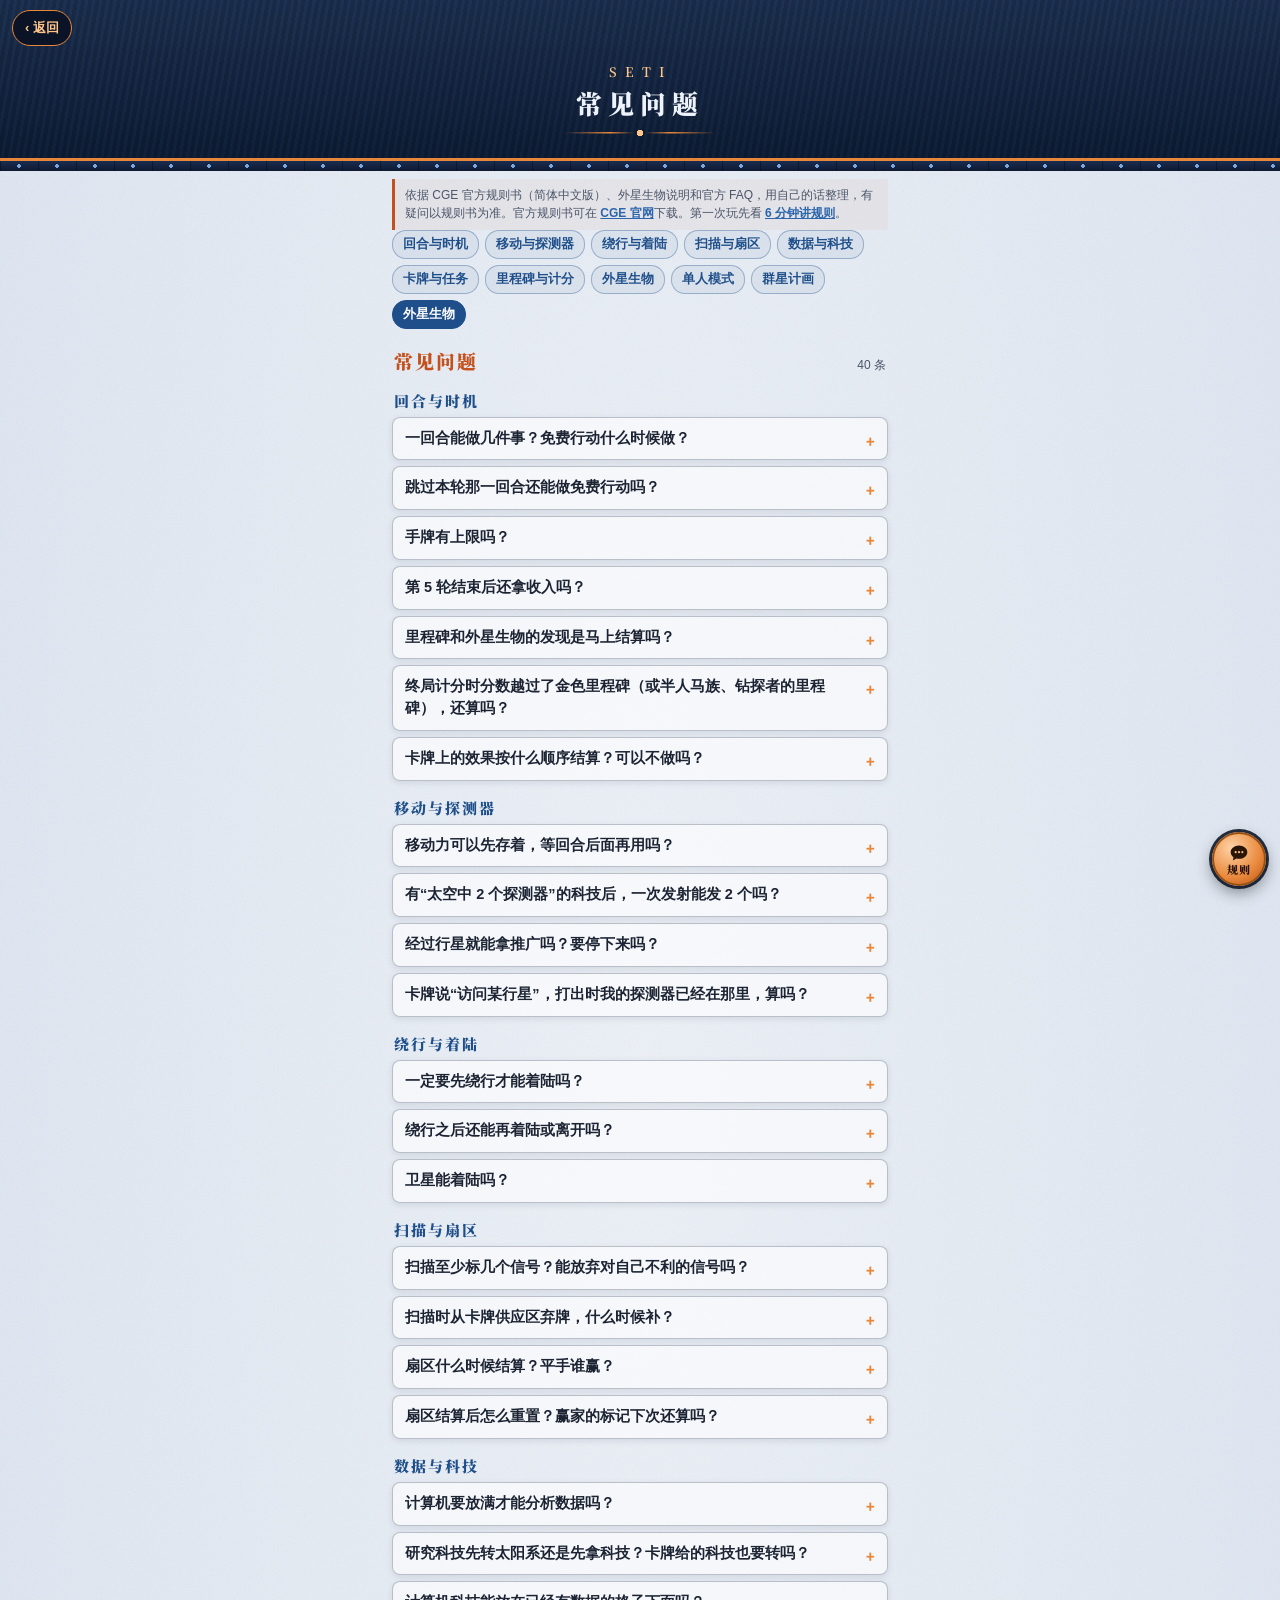
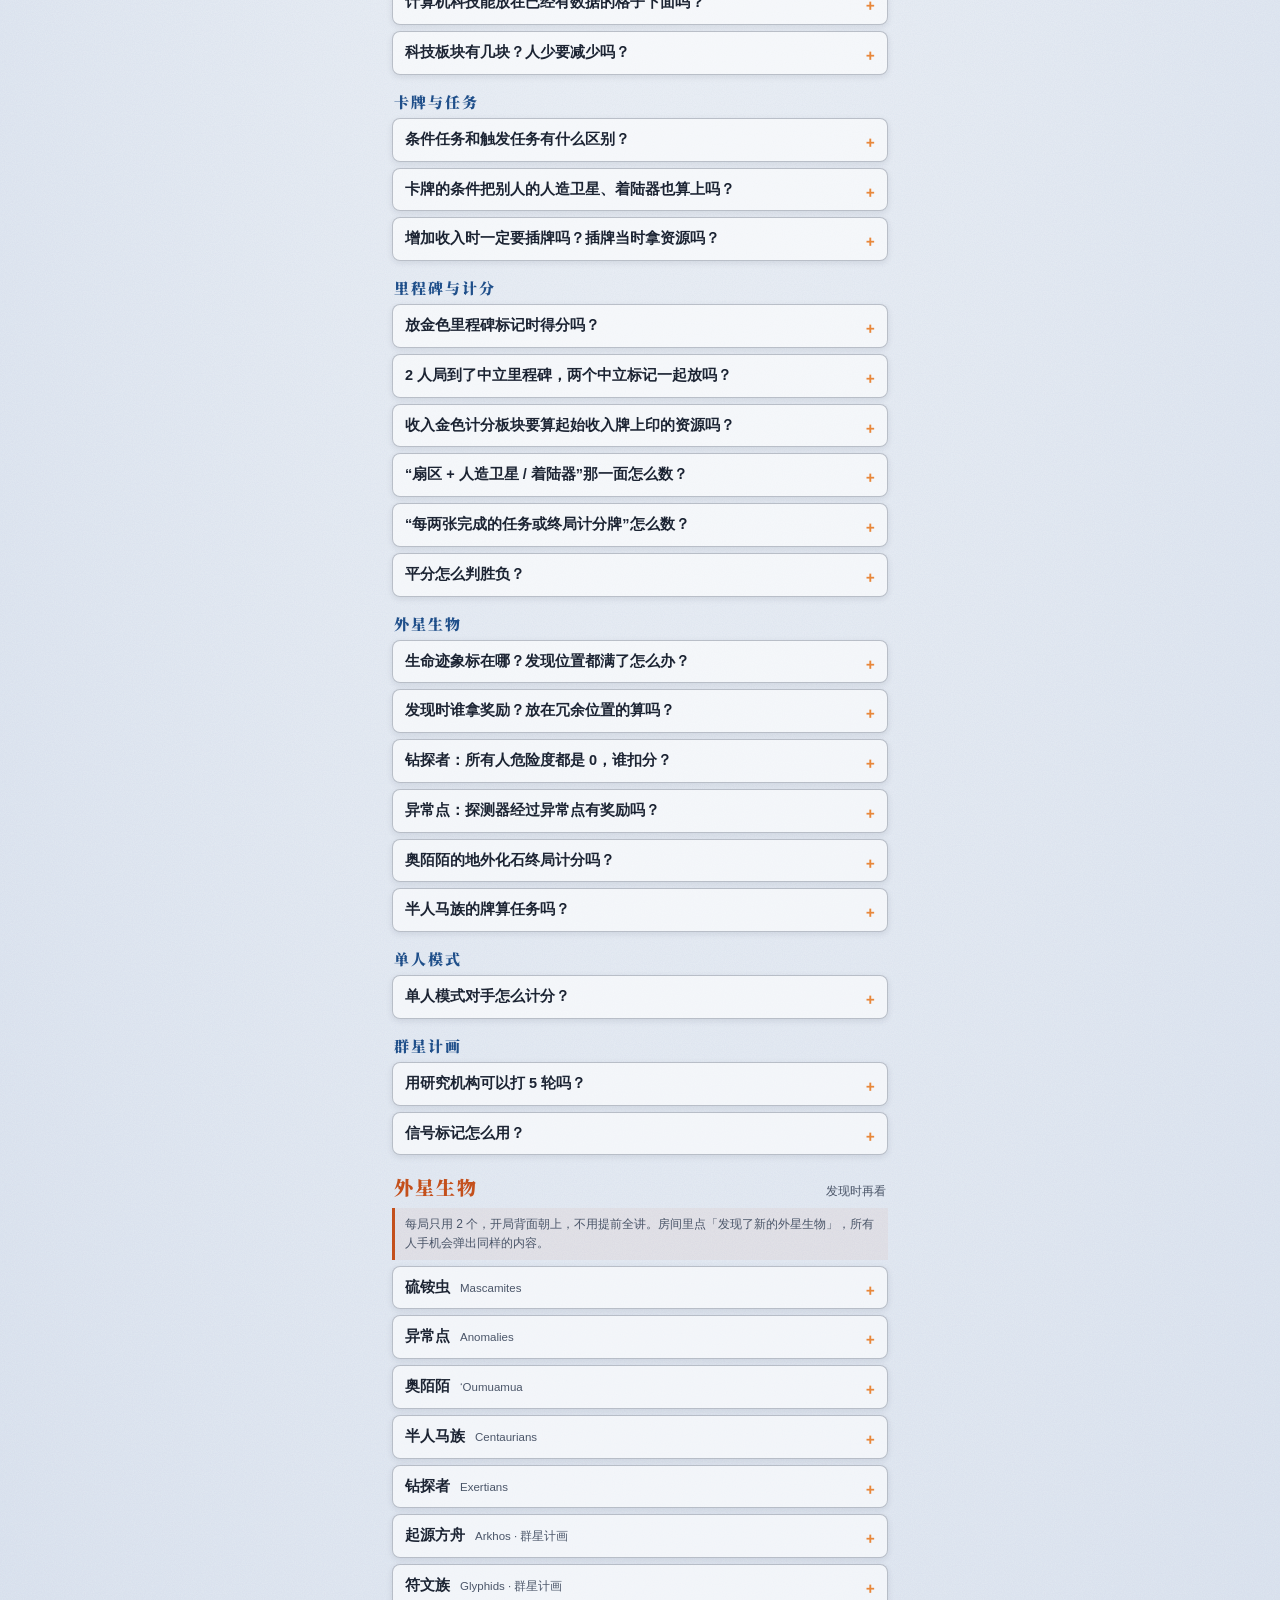
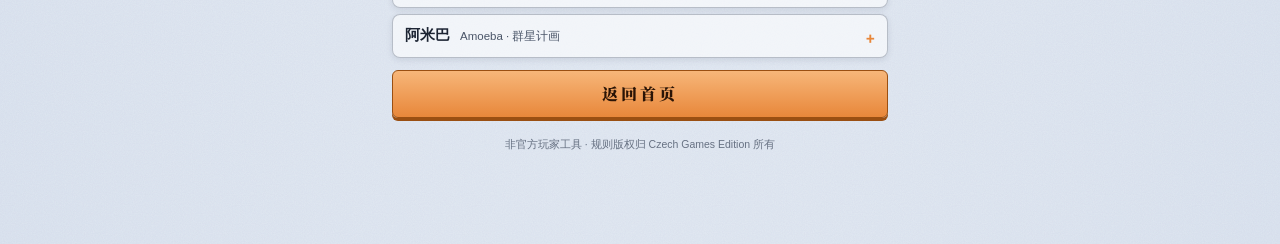
==== public/guide.html @ fa942c87 "站点骨架：房间同步、布置清单、跳过与轮次、外星生物揭晓、终局计分（金色计分板块、钻探者、符文族、单人对手）、常见问题页 讲规则页和部分测试还在改。  Co-Authored-By: Claude Op" ====
<!doctype html>
<html lang="zh-CN">
<head>
<meta charset="utf-8">
<meta name="viewport" content="width=device-width,initial-scale=1,viewport-fit=cover">
<meta name="theme-color" content="#0b1426">
<title>常见问题 · 星空觅迹</title>
<meta property="og:title" content="常见问题 · 星空觅迹">
<meta property="og:image" content="https://seti.leisurecat.cloud/img/icon-512.jpg">
<link rel="icon" href="img/icon-64.png">
<link rel="apple-touch-icon" href="img/icon-180.png">
<link rel="preconnect" href="https://fonts.googleapis.com">
<link rel="preconnect" href="https://fonts.gstatic.com" crossorigin>
<link href="https://fonts.googleapis.com/css2?family=Oswald:wght@500;600&family=Noto+Serif+SC:wght@600;900&display=swap" rel="stylesheet">
<link rel="stylesheet" href="style.css">
</head>
<body>
<div style="position:absolute;width:0;height:0;overflow:hidden"><img src="img/icon-512.jpg" alt=""></div>
<div class="hero with-back"><div class="back-row"><a class="back-nav" href="/" data-html2canvas-ignore>‹ 返回</a></div><div class="en">SETI</div><h1>常见问题</h1><div class="orn"></div></div><div class="band"></div>
<div class="wrap guide">
<p class="note">依据 CGE 官方规则书（简体中文版）、外星生物说明和官方 FAQ，用自己的话整理，有疑问以规则书为准。官方规则书可在 <a href="https://czechgames.com/en/seti/" target="_blank" rel="noopener">CGE 官网</a>下载。第一次玩先看 <a href="teach">6 分钟讲规则</a>。</p>
<nav class="toc"><a href="#c0">回合与时机</a><a href="#c1">移动与探测器</a><a href="#c2">绕行与着陆</a><a href="#c3">扫描与扇区</a><a href="#c4">数据与科技</a><a href="#c5">卡牌与任务</a><a href="#c6">里程碑与计分</a><a href="#c7">外星生物</a><a href="#c8">单人模式</a><a href="#c9">群星计画</a><a class="fqa" href="#aliens">外星生物</a></nav>
<h2 class="h" id="faq">常见问题<small>40 条</small></h2>
<h3 class="fq-cat" id="c0">回合与时机</h3><details class="card fq"><summary>一回合能做几件事？免费行动什么时候做？</summary><p>每回合只做 1 个主要行动。免费行动次数不限，可以在主要行动之前、之后，甚至中途做，但只能在自己的回合做，不能在别人回合或回合之间做，也不能打断另一个免费行动。 <a href="https://filemanager.czechgames.com/storage/files/seti-search-for-extraterrestrial-intelligence/rules/SE%20rulebook%20ZH-S%2006.pdf" target="_blank" rel="noopener">来源：规则书第 7、28 页</a></p></details><details class="card fq"><summary>跳过本轮那一回合还能做免费行动吗？</summary><p>能。跳过本身是主要行动，所以先做免费行动，再执行跳过的步骤：弃到 4 张手牌、（第一个跳过的）转太阳系、选一轮结束牌。执行这些步骤时不能再做免费行动。 <a href="https://filemanager.czechgames.com/storage/files/seti-search-for-extraterrestrial-intelligence/rules/SE%20rulebook%20ZH-S%2006.pdf" target="_blank" rel="noopener">来源：规则书第 19 页</a></p></details><details class="card fq"><summary>手牌有上限吗？</summary><p>轮中没有上限，只在跳过时弃到 4 张。钻探者牌不算手牌。 <a href="https://filemanager.czechgames.com/storage/files/seti-search-for-extraterrestrial-intelligence/rules/SE%20rulebook%20ZH-S%2006.pdf" target="_blank" rel="noopener">来源：规则书第 19 页</a></p></details><details class="card fq"><summary>第 5 轮结束后还拿收入吗？</summary><p>不拿。收入在两轮之间拿，第 5 轮之后直接终局计分。但第 5 轮第一个跳过的人仍然要转太阳系。 <a href="https://filemanager.czechgames.com/storage/files/seti-search-for-extraterrestrial-intelligence/rules/SE%20rulebook%20ZH-S%2006.pdf" target="_blank" rel="noopener">来源：规则书第 19 页</a></p></details><details class="card fq"><summary>里程碑和外星生物的发现是马上结算吗？</summary><p>不是。都在当前玩家这个回合结束后结算（做完所有免费行动之后）。同一回合多人到达里程碑，从刚结束回合的玩家起顺时针结算，中立里程碑最后；有发现的话先结算里程碑再发现。 <a href="https://filemanager.czechgames.com/storage/files/seti-search-for-extraterrestrial-intelligence/rules/SE%20rulebook%20ZH-S%2006.pdf" target="_blank" rel="noopener">来源：规则书第 18、20 页</a></p></details><details class="card fq"><summary>终局计分时分数越过了金色里程碑（或半人马族、钻探者的里程碑），还算吗？</summary><p>不算。游戏已经结束，终局计分时越过的里程碑一律不触发。 <a href="https://boardgamegeek.com/thread/3392878" target="_blank" rel="noopener">来源：CGE 官方 FAQ</a></p></details><details class="card fq"><summary>卡牌上的效果按什么顺序结算？可以不做吗？</summary><p>从左到右、从上到下结算，执行不了的跳过、其余照做。可以不做的只有：移动（走不走）、增加收入（插不插）和任务奖励。转太阳系、标信号、拿科技、拿资源、得分、标生命迹象、卡牌要求的主要行动和里程碑都不能跳过。 <a href="https://boardgamegeek.com/thread/3392878" target="_blank" rel="noopener">来源：CGE 官方 FAQ</a></p></details><h3 class="fq-cat" id="c1">移动与探测器</h3><details class="card fq"><summary>移动力可以先存着，等回合后面再用吗？</summary><p>不行。CGE 在 2025 年 12 月正式裁定：拿到的移动力要马上用，用不完作废。唯一例外是离开小行星要 2 点时，可以马上花能量或弃牌补足第 2 点。很多早期教学视频讲错了。 <a href="https://boardgamegeek.com/thread/3621540" target="_blank" rel="noopener">来源：CGE 在 BGG 的裁定</a></p></details><details class="card fq"><summary>有“太空中 2 个探测器”的科技后，一次发射能发 2 个吗？</summary><p>不能。一次发射行动只放 1 个探测器，这个科技只是把上限提高到 2 个。已经在地球格上的探测器也算在太空中。 <a href="https://boardgamegeek.com/thread/3392878" target="_blank" rel="noopener">来源：CGE 官方 FAQ</a></p></details><details class="card fq"><summary>经过行星就能拿推广吗？要停下来吗？</summary><p>进入那一格就拿，不用停。同一回合重复进入同一格，每次都拿。太阳系公转把探测器推进有推广图标的格也拿，即使不是你的回合。 <a href="https://filemanager.czechgames.com/storage/files/seti-search-for-extraterrestrial-intelligence/rules/SE%20rulebook%20ZH-S%2006.pdf" target="_blank" rel="noopener">来源：规则书第 9、28 页</a></p></details><details class="card fq"><summary>卡牌说“访问某行星”，打出时我的探测器已经在那里，算吗？</summary><p>不算。“访问”要在打出卡牌之后把探测器移进那一格。人造卫星和着陆器也不算探测器。 <a href="https://boardgamegeek.com/thread/3392878" target="_blank" rel="noopener">来源：CGE 官方 FAQ</a></p></details><h3 class="fq-cat" id="c2">绕行与着陆</h3><details class="card fq"><summary>一定要先绕行才能着陆吗？</summary><p>不用。探测器在行星格里就可以直接着陆，花 3 能量。这颗行星已经有任何人的人造卫星时只花 2 能量，着陆卫星也享受这个折扣。 <a href="https://filemanager.czechgames.com/storage/files/seti-search-for-extraterrestrial-intelligence/rules/SE%20rulebook%20ZH-S%2006.pdf" target="_blank" rel="noopener">来源：规则书第 11 页</a></p></details><details class="card fq"><summary>绕行之后还能再着陆或离开吗？</summary><p>不能。人造卫星留在轨道上不再移动，也不能变成着陆器或回到太阳系。 <a href="https://boardgamegeek.com/thread/3392878" target="_blank" rel="noopener">来源：CGE 官方 FAQ</a></p></details><details class="card fq"><summary>卫星能着陆吗？</summary><p>默认不能，要有橙色探测器科技（能着陆卫星）或卡牌效果。费用和着陆行星一样，每个卫星只能有 1 个着陆器。 <a href="https://filemanager.czechgames.com/storage/files/seti-search-for-extraterrestrial-intelligence/rules/SE%20rulebook%20ZH-S%2006.pdf" target="_blank" rel="noopener">来源：规则书第 11、17 页</a></p></details><h3 class="fq-cat" id="c3">扫描与扇区</h3><details class="card fq"><summary>扫描至少标几个信号？能放弃对自己不利的信号吗？</summary><p>至少 2 个：地球所在扇区 1 个，从卡牌供应区弃 1 张牌、在它颜色相符的扇区 1 个。标信号是强制的，哪怕会帮对手完成扇区。数据凹槽满了还能继续标，多出的不给数据但算进争夺。 <a href="https://filemanager.czechgames.com/storage/files/seti-search-for-extraterrestrial-intelligence/rules/SE%20rulebook%20ZH-S%2006.pdf" target="_blank" rel="noopener">来源：规则书第 12–13 页</a></p></details><details class="card fq"><summary>扫描时从卡牌供应区弃牌，什么时候补？</summary><p>整个扫描行动结束后再补。平时从供应区拿牌（包括花 3 推广买牌）则马上补。 <a href="https://boardgamegeek.com/thread/3392878" target="_blank" rel="noopener">来源：CGE 官方 FAQ</a></p></details><details class="card fq"><summary>扇区什么时候结算？平手谁赢？</summary><p>拿走最后一个数据就完成，在这个主要行动结束时结算（不是回合结束）。标记最多的赢，平手时后放标记的人赢。每个在这个扇区有标记的人都得 1 推广。 <a href="https://filemanager.czechgames.com/storage/files/seti-search-for-extraterrestrial-intelligence/rules/SE%20rulebook%20ZH-S%2006.pdf" target="_blank" rel="noopener">来源：规则书第 13 页</a></p></details><details class="card fq"><summary>扇区结算后怎么重置？赢家的标记下次还算吗？</summary><p>第二名留 1 个标记在第 1 格，其余标记退回，重新放满数据，之后可以再争。只有一个人的标记时没有第二名。赢家放在恒星旁的标记只表示赢过，下次争夺不算。 <a href="https://filemanager.czechgames.com/storage/files/seti-search-for-extraterrestrial-intelligence/rules/SE%20rulebook%20ZH-S%2006.pdf" target="_blank" rel="noopener">来源：规则书第 13、28 页</a></p></details><h3 class="fq-cat" id="c4">数据与科技</h3><details class="card fq"><summary>计算机要放满才能分析数据吗？</summary><p>上排 6 格都放满才能分析，计算机科技带来的下排格不要求放满。分析后清空计算机所有数据，数据池里的不动。数据池最多 6 个。 <a href="https://filemanager.czechgames.com/storage/files/seti-search-for-extraterrestrial-intelligence/rules/SE%20rulebook%20ZH-S%2006.pdf" target="_blank" rel="noopener">来源：规则书第 14 页</a></p></details><details class="card fq"><summary>研究科技先转太阳系还是先拿科技？卡牌给的科技也要转吗？</summary><p>先转再拿。卡牌给科技也要转；牌上同时画着公转和科技也只转一次。这种颜色你已经拿满拿不到科技时，仍然要转。 <a href="https://filemanager.czechgames.com/storage/files/seti-search-for-extraterrestrial-intelligence/rules/SE%20rulebook%20ZH-S%2006.pdf" target="_blank" rel="noopener">来源：规则书第 16 页</a></p></details><details class="card fq"><summary>计算机科技能放在已经有数据的格子下面吗？</summary><p>能放，压在数据下面，但这不算放数据，拿不到那格的 2 分。只能放进空的计算机科技槽，不能盖住已有的科技。 <a href="https://boardgamegeek.com/thread/3392878" target="_blank" rel="noopener">来源：CGE 官方 FAQ</a></p></details><details class="card fq"><summary>科技板块有几块？人少要减少吗？</summary><p>12 种科技每种 4 块，不论人数都全放，每叠顶上一块 2 分板块。科技版图上缺角的方向印错了，以板块奖励面朝上为准。 <a href="https://filemanager.czechgames.com/storage/files/seti-search-for-extraterrestrial-intelligence/rules/SE%20rulebook%20ZH-S%2006.pdf" target="_blank" rel="noopener">来源：规则书第 5 页</a></p></details><h3 class="fq-cat" id="c5">卡牌与任务</h3><details class="card fq"><summary>条件任务和触发任务有什么区别？</summary><p>条件任务看状态：满足条件时作为免费行动完成，打出时就满足的也可以，但要先结算完这张牌的主效果。触发任务只认打出之后发生的事，一次触发只能盖一个圆圈，可以在别人回合触发，全部盖满才算完成。 <a href="https://filemanager.czechgames.com/storage/files/seti-search-for-extraterrestrial-intelligence/rules/SE%20rulebook%20ZH-S%2006.pdf" target="_blank" rel="noopener">来源：规则书第 15 页</a></p></details><details class="card fq"><summary>卡牌的条件把别人的人造卫星、着陆器也算上吗？</summary><p>不算，卡牌条件只看你自己的东西，除非卡上写明。终局计分牌也一样。 <a href="https://boardgamegeek.com/thread/3392878" target="_blank" rel="noopener">来源：CGE 官方 FAQ</a></p></details><details class="card fq"><summary>增加收入时一定要插牌吗？插牌当时拿资源吗？</summary><p>插不插可以选。插的时候立即拿这张牌右下角的资源，从下一轮起每轮收入也多这一份。 <a href="https://filemanager.czechgames.com/storage/files/seti-search-for-extraterrestrial-intelligence/rules/SE%20rulebook%20ZH-S%2006.pdf" target="_blank" rel="noopener">来源：规则书第 6 页</a></p></details><h3 class="fq-cat" id="c6">里程碑与计分</h3><details class="card fq"><summary>放金色里程碑标记时得分吗？</summary><p>不得分。到 25、50、70 分的回合结束时选一块还没标过的金色计分板块放标记，终局才按“组数 × 标记所在格的分数”计分。 <a href="https://filemanager.czechgames.com/storage/files/seti-search-for-extraterrestrial-intelligence/rules/SE%20rulebook%20ZH-S%2006.pdf" target="_blank" rel="noopener">来源：规则书第 18、21 页</a></p></details><details class="card fq"><summary>2 人局到了中立里程碑，两个中立标记一起放吗？</summary><p>不。每次有人达到或越过时只移 1 个，放进最左边空着的发现位置（先填左边种族下的）。4 人局没有中立里程碑。 <a href="https://boardgamegeek.com/thread/3392878" target="_blank" rel="noopener">来源：CGE 官方 FAQ</a></p></details><details class="card fq"><summary>收入金色计分板块要算起始收入牌上印的资源吗？</summary><p>不算。只数插在起始收入牌下面的牌。外星生物给的推广、数据等特殊收入也不算。 <a href="https://filemanager.czechgames.com/storage/files/seti-search-for-extraterrestrial-intelligence/rules/SE%20rulebook%20ZH-S%2006.pdf" target="_blank" rel="noopener">来源：规则书第 21 页</a></p></details><details class="card fq"><summary>“扇区 + 人造卫星 / 着陆器”那一面怎么数？</summary><p>赢得扇区的次数（同一扇区赢多次每次都算）和人造卫星加着陆器总数（含卫星上的），取小的那个就是组数。两者不需要在同一个扇区。 <a href="https://boardgamegeek.com/thread/3392878" target="_blank" rel="noopener">来源：CGE 官方 FAQ</a></p></details><details class="card fq"><summary>“每两张完成的任务或终局计分牌”怎么数？</summary><p>已完成的任务和打出的终局计分牌加起来除以 2，向下取整。0 分的终局计分牌也算；半人马族、钻探者的牌不算任务。 <a href="https://boardgamegeek.com/thread/3392878" target="_blank" rel="noopener">来源：CGE 官方 FAQ</a></p></details><details class="card fq"><summary>平分怎么判胜负？</summary><p>不判，最高分平手就共享胜利。规则书开玩笑说“卡尔·萨根的头号粉丝获胜”，紧接着说是开玩笑的。 <a href="https://filemanager.czechgames.com/storage/files/seti-search-for-extraterrestrial-intelligence/rules/SE%20rulebook%20ZH-S%2006.pdf" target="_blank" rel="noopener">来源：规则书第 21 页</a></p></details><h3 class="fq-cat" id="c7">外星生物</h3><details class="card fq"><summary>生命迹象标在哪？发现位置都满了怎么办？</summary><p>在两个外星生物下方对应颜色的发现位置放标记，每个 5 分 + 1 推广。对应颜色都满了，放冗余位置得 3 分；即使还有空位也可以主动放冗余位置。种族被发现后，可以标在它版图上任何同色空位并拿奖励，不必从下往上。 <a href="https://filemanager.czechgames.com/storage/files/seti-search-for-extraterrestrial-intelligence/rules/SE%20rulebook%20ZH-S%2006.pdf" target="_blank" rel="noopener">来源：规则书第 20 页</a></p></details><details class="card fq"><summary>发现时谁拿奖励？放在冗余位置的算吗？</summary><p>只有在 3 个发现位置放过标记的玩家拿发现奖励，冗余位置不算。但统计“某种族的生命迹象”时，发现位置和冗余位置都算。 <a href="https://boardgamegeek.com/thread/3392878" target="_blank" rel="noopener">来源：CGE 官方 FAQ</a></p></details><details class="card fq"><summary>钻探者：所有人危险度都是 0，谁扣分？</summary><p>谁都不扣。危险度最高的人才扣总分的十分之一（向下取整），最高是 0 时没人扣。平手的都扣，这一步在所有其他计分之后。 <a href="https://boardgamegeek.com/thread/3441681" target="_blank" rel="noopener">来源：CGE 在 BGG 的裁定</a></p></details><details class="card fq"><summary>异常点：探测器经过异常点有奖励吗？</summary><p>没有。异常点只在每次太阳系公转后、地球和它在同一扇区时结算，奖励给异常点版图上那一列标得最高的玩家。 <a href="https://filemanager.czechgames.com/storage/files/seti-search-for-extraterrestrial-intelligence/other-downloads/alien-species/SE%20aliens%20ZH-S%2005.pdf" target="_blank" rel="noopener">来源：外星生物说明第 4 页</a></p></details><details class="card fq"><summary>奥陌陌的地外化石终局计分吗？</summary><p>不计分，也不能兑换资源，只用来支付奥陌陌版图上部分位置的费用。 <a href="https://boardgamegeek.com/thread/3392878" target="_blank" rel="noopener">来源：CGE 官方 FAQ</a></p></details><details class="card fq"><summary>半人马族的牌算任务吗？</summary><p>不算。半人马族牌用能量付费，打出时在你分数 +15 处放标记，分数到了再结算绿色部分。 <a href="https://filemanager.czechgames.com/storage/files/seti-search-for-extraterrestrial-intelligence/other-downloads/alien-species/SE%20aliens%20ZH-S%2005.pdf" target="_blank" rel="noopener">来源：外星生物说明第 8 页</a></p></details><h3 class="fq-cat" id="c8">单人模式</h3><details class="card fq"><summary>单人模式对手怎么计分？</summary><p>对手的分数条照常走，不计金色计分板块（只占第一格）。第 5 轮结束时每个没完成的目标对手得 5 分。你的分数比对手高就赢。 <a href="https://filemanager.czechgames.com/storage/files/seti-search-for-extraterrestrial-intelligence/rules/SE%20rulebook%20ZH-S%2006.pdf" target="_blank" rel="noopener">来源：规则书第 26 页</a></p></details><h3 class="fq-cat" id="c9">群星计画</h3><details class="card fq"><summary>用研究机构可以打 5 轮吗？</summary><p>官方不建议。研究机构按 4 轮（第 2–5 轮）平衡，打 5 轮会明显变长。只用快速起始牌不用研究机构打 4 轮会偏弱；真要这样玩，用基础的起始收入牌代替研究机构。 <a href="https://filemanager.czechgames.com/storage/files/seti-space-agencies/rules/SE2%20rulebook%20ZH-S%2002.pdf" target="_blank" rel="noopener">来源：《群星计画》规则书第 8 页</a></p></details><details class="card fq"><summary>信号标记怎么用？</summary><p>在扫描行动中，每弃 1 个信号标记，可以多从卡牌供应区弃 1 张牌，在颜色相符的扇区标 1 个信号。供应区要等扫描结束才补，所以一次扫描最多用 2 个。只有扫描行动能用，单纯标信号的效果不行。 <a href="https://filemanager.czechgames.com/storage/files/seti-space-agencies/rules/SE2%20rulebook%20ZH-S%2002.pdf" target="_blank" rel="noopener">来源：《群星计画》规则书第 8 页</a></p></details>
<h2 class="h" id="aliens">外星生物<small>发现时再看</small></h2>
<p class="note">每局只用 2 个，开局背面朝上，不用提前全讲。房间里点「发现了新的外星生物」，所有人手机会弹出同样的内容。</p>
<div id="species"></div>
<a class="btn" href="./">返回首页</a>
<footer>非官方玩家工具 · 规则版权归 Czech Games Edition 所有</footer>
</div>
<script type="module">
import { SPECIES } from './logic.js';
import { SPECIES_INFO } from './steps.js';
const li = a => `<ul class="steps">${a.map(t => `<li><span>${t}</span></li>`).join('')}</ul>`;
document.getElementById('species').innerHTML = Object.entries(SPECIES_INFO).map(([k, I]) => `<details class="card fq"><summary>${SPECIES[k].zh} <small>${SPECIES[k].en}${SPECIES[k].x ? ' · 群星计画' : ''}</small></summary>
  <div class="spx"><h4>翻开后马上做</h4>${li(I.setup)}<h4>新规则</h4>${li(I.rules)}${I.end ? `<h4>终局</h4>${li([I.end])}` : ''}${I.traps.length ? `<h4>容易错</h4>${li(I.traps)}` : ''}<p class="src">来源：${I.src}（种 = 外星生物说明，扩种 = 群星计画外星生物说明）</p></div></details>`).join('');
</script>
<script type="module" src="chat.js"></script>
</body>
</html>
---- public/style.css ----
:root{
  --parch:#eef2f8; --parch2:#dce4f0; --ink:#1c2433; --ink2:#4a5568;
  --red:#c4501c; --navy:#1f4f8a; --navy2:#2c66ad; --step:#2c66ad;
  --steel:#0b1426; --steel2:#13233f; --brass:#e8873a; --brass2:#ffc58a;
  --wood:#1a2c4f; --wood2:#0e1a33;
  --p-green:#3f9b4a; --p-purple:#7d55b8; --p-orange:#e07b2a; --p-white:#eef0f3; --p-rival:#6b7486;
  --c-track:#2c66ad; --c-cards:#c9a227; --c-gold:#e8873a; --c-alien:#7d55b8; --c-obj:#6b7486;
  --serif:"Noto Serif SC","Songti SC","STSong",serif;
  --sans:-apple-system,"PingFang SC","Hiragino Sans GB","Microsoft YaHei",sans-serif;
  --num:"Oswald","DIN Alternate",sans-serif;
}
*{box-sizing:border-box;margin:0;padding:0;-webkit-tap-highlight-color:transparent}
html{background:var(--parch2)}
body{min-height:100vh;font-family:var(--sans);color:var(--ink);
  background:
    url("data:image/svg+xml;utf8,<svg xmlns='http://www.w3.org/2000/svg' width='240' height='240'><filter id='n'><feTurbulence type='fractalNoise' baseFrequency='.9' numOctaves='2' stitchTiles='stitch'/><feColorMatrix values='0 0 0 0 .2 0 0 0 0 .25 0 0 0 0 .35 0 0 0 .08 0'/></filter><rect width='240' height='240' filter='url(%23n)'/></svg>"),
    radial-gradient(ellipse at 50% 30%,var(--parch) 0%,var(--parch2) 100%)}
button{font-family:inherit;cursor:pointer}
.hidden{display:none!important}
.band{height:10px;background:radial-gradient(circle at 19px 5px,#7aa7e0 0 1.6px,transparent 2px) 0 0/38px 10px,linear-gradient(90deg,rgba(0,0,0,.35) 0 1px,transparent 1px) 0 0/38px 10px,linear-gradient(var(--wood),var(--wood2))}

/* big header (landing / setup) */
.hero{padding:calc(env(safe-area-inset-top) + 22px) 16px 20px;text-align:center;color:#eef3fb;
  background:linear-gradient(180deg,rgba(255,255,255,.04),rgba(0,0,0,.25)),repeating-linear-gradient(100deg,#142a4c 0 3px,#10223f 3px 7px),var(--steel2);
  border-bottom:3px solid var(--brass)}
.hero .en{font:600 13px var(--serif);letter-spacing:8px;color:var(--brass2)}
.hero h1{font:900 26px/1.25 var(--serif);letter-spacing:6px;margin-top:6px}
.orn{width:150px;height:10px;margin:8px auto 0;
  background:radial-gradient(circle,var(--brass2) 0 3px,transparent 3.5px) center/10px 10px no-repeat,
    linear-gradient(90deg,transparent,var(--brass) 30%,transparent 46%,transparent 54%,var(--brass) 70%,transparent) center/100% 1.5px no-repeat}
/* slim bar (in game) */
.bar{display:flex;align-items:center;gap:8px;padding:calc(env(safe-area-inset-top) + 8px) 12px 8px;color:#eef3fb;
  background:repeating-linear-gradient(100deg,#142a4c 0 3px,#10223f 3px 7px),var(--steel2);border-bottom:2px solid var(--brass)}
.bar .ttl{flex:1;font:900 15px var(--serif);letter-spacing:2px;white-space:nowrap;overflow:hidden;text-overflow:ellipsis}
.room{display:inline-flex;align-items:center;gap:6px;height:30px;padding:0 10px;border-radius:15px;border:1px solid rgba(255,197,138,.5);
  background:rgba(0,0,0,.2);color:var(--brass2);font:600 15px var(--num);letter-spacing:2px}
.room small{font:500 11px var(--sans);letter-spacing:0;color:#b7c4dc}
.conn{width:9px;height:9px;border-radius:50%;background:#7d8796;box-shadow:0 0 0 2px rgba(0,0,0,.25)}
.conn.on{background:#62c27a}

.wrap{max-width:520px;margin:0 auto;padding:0 12px calc(env(safe-area-inset-bottom) + 20px)}
.tabs{display:flex;gap:6px;margin:10px 0 8px}
.tab{flex:1;height:38px;border-radius:4px;font:700 15px var(--serif);letter-spacing:3px;color:var(--navy);
  background:rgba(31,79,138,.08);border:1.5px solid rgba(31,79,138,.35)}
.tab.on{color:#fff;background:linear-gradient(180deg,var(--navy2),var(--navy));border-color:#123a6b}
h2.h{display:flex;align-items:baseline;justify-content:space-between;margin:18px 2px 8px;font:900 19px var(--serif);letter-spacing:2px;color:var(--red)}
h2.h small{font:500 12px var(--sans);letter-spacing:0;color:var(--ink2)}
.note{font:500 12px/1.55 var(--sans);color:var(--ink2);padding:7px 10px;border-left:3px solid var(--red);background:rgba(196,80,28,.05);margin-top:8px}
.note b{color:var(--red)}
.card{background:rgba(255,255,255,.6);border:1.5px solid rgba(60,72,95,.32);border-radius:8px;box-shadow:0 2px 6px rgba(20,30,60,.1)}
.list{display:flex;flex-direction:column;gap:7px}
.row{display:flex;align-items:center;gap:8px;padding:7px 9px}
.stepn{flex:none;width:24px;height:24px;border-radius:50%;background:var(--step);color:#fff;border:2px solid #fff;
  box-shadow:0 1px 3px rgba(0,0,0,.3);font:600 13px/20px var(--num);text-align:center}
.por{display:inline-block;flex:none;width:46px;height:46px;border-radius:50%;padding:3px;background:var(--c,#999);box-shadow:0 2px 4px rgba(0,0,0,.3);border:none}
.por img{display:block;width:100%;height:100%;border-radius:50%;object-fit:cover;background:#22324f}
.por.sm{width:36px;height:36px;padding:2.5px}
.por.xs{width:28px;height:28px;padding:2px}
.who{flex:1;min-width:0}
.who .nm{font:700 15px var(--sans);white-space:nowrap;overflow:hidden;text-overflow:ellipsis}
.who .fg{font:500 11px var(--sans);color:var(--ink2);margin-top:1px;white-space:nowrap;overflow:hidden;text-overflow:ellipsis}
input.pn{width:100%;height:34px;border:1.5px solid rgba(60,72,95,.35);border-radius:6px;background:#ffffff;padding:0 8px;outline:none;font:700 15px var(--sans);color:var(--ink)}
input.pn:focus{border-color:var(--navy)}
.ib{flex:none;width:34px;height:34px;border-radius:6px;border:1.5px solid rgba(60,72,95,.4);background:rgba(255,255,255,.55);color:var(--ink);font:700 18px/1 var(--sans)}
.ib:disabled{opacity:.25}
.field{flex:none;display:flex;align-items:center;width:64px;height:36px;border-radius:6px;background:#ffffff;border:1.5px solid var(--brass);padding:0 7px}
.field i{font:600 14px var(--num);font-style:normal;color:var(--brass);margin-right:2px}
.field input{width:100%;border:none;outline:none;background:transparent;font:600 19px var(--num);color:var(--ink);text-align:right}
.field input.bad{color:#c0392b}
.chips{display:flex;gap:8px}
.chip{flex:1;height:40px;border-radius:6px;border:1.5px solid rgba(31,79,138,.4);background:transparent;color:var(--navy);font:700 16px var(--sans)}
.chip.on{background:var(--navy);color:#fff;border-color:var(--navy)}
.dots{display:flex;gap:6px;margin-top:5px}
.dot{width:20px;height:20px;border-radius:50%;border:2px solid #fff;background:var(--c);box-shadow:0 0 0 1px rgba(0,0,0,.25)}
.dot.on{box-shadow:0 0 0 2px var(--ink)}
.dot:disabled{opacity:.2}
.btn{display:block;width:100%;height:48px;margin-top:12px;border-radius:6px;border:1.5px solid #9a4f12;
  background:linear-gradient(180deg,#f7b679,var(--brass));color:#2a1406;font:900 16px var(--serif);letter-spacing:3px;box-shadow:0 3px 0 #9a4f12}
.btn:active{transform:translateY(2px);box-shadow:0 1px 0 #9a4f12}
.btn:disabled{opacity:.4}
.btn.navy{background:linear-gradient(180deg,var(--navy2),var(--navy));border-color:#123a6b;color:#fff;box-shadow:0 3px 0 #0a1a33}
.btn.ghost{height:38px;margin-top:8px;background:transparent;border-color:rgba(60,72,95,.4);color:var(--ink2);font:600 13px var(--sans);letter-spacing:1px;box-shadow:none}
.btns{display:flex;gap:8px}.btns .btn{flex:1}
.err{margin-top:6px;color:#b03020;font-size:13px;text-align:center;min-height:1em}

/* status strip */
.status{display:flex;align-items:center;gap:10px;padding:8px 10px;border-radius:8px;background:rgba(31,79,138,.08);border:1px solid rgba(31,79,138,.25)}
.medal{flex:none;display:inline-flex;align-items:center;justify-content:center;width:40px;height:40px;border-radius:50%;
  background:radial-gradient(circle at 35% 30%,#ffd2a6,var(--brass) 60%,#9a4f12);color:#2a1406;font:900 15px/1 var(--serif);
  border:2px solid #4a2a10;box-shadow:0 2px 4px rgba(0,0,0,.3);text-align:center}
.status .t{font:900 17px var(--serif);letter-spacing:1px;color:var(--navy)}
.status .t b{font:600 19px var(--num);color:var(--red);margin:0 2px}
.status .s{font-size:12px;color:var(--ink2);margin-top:1px}
.pips{display:flex;gap:3px;margin-left:auto}
.pips i{width:7px;height:16px;border-radius:2px;background:rgba(31,79,138,.18)}
.pips i.done{background:var(--navy2)}
.pips i.cur{background:var(--red)}
.banner{margin-top:8px;padding:9px 10px;border-radius:8px;background:#16294a;color:#eef3fb;font-size:13px;line-height:1.5;display:flex;align-items:center;gap:10px}
.banner b{color:var(--brass2)}
.banner button{flex:none;height:32px;padding:0 12px;border-radius:5px;border:1px solid var(--brass);background:var(--brass);color:#2a1406;font:700 13px var(--sans)}

/* turn order track */
.track{margin-top:8px;padding:9px 6px 9px;border-radius:8px;background:linear-gradient(180deg,#16294a,#0a1529);border:2px solid #050b16;color:#eef3fb}
.track .t{font:700 12px var(--serif);letter-spacing:2px;color:var(--brass2);text-align:center}
.slots{display:flex;justify-content:center;gap:4px;margin-top:6px}
.slot{flex:1;max-width:88px;text-align:center;min-width:0}
.slot .o{font:600 12px var(--num);color:var(--brass2);margin-bottom:3px}
.slot .por{display:block;margin:0 auto;width:44px;height:44px}
.slot .n{font:600 11.5px var(--sans);margin-top:3px;white-space:nowrap;overflow:hidden;text-overflow:ellipsis}
.slot .m{display:inline-block;margin-top:2px;padding:0 7px;border-radius:9px;background:var(--brass);color:#2a1406;font:600 12px/17px var(--num)}

/* scoring table */
table.sc{width:100%;margin-top:8px;border-collapse:separate;border-spacing:0 6px;table-layout:fixed}
.sc thead th{padding:0 2px 2px;vertical-align:bottom}
.sc th:first-child{width:64px}
.pv{display:flex;flex-direction:column;align-items:center;gap:2px;min-width:0}
.pv span{max-width:100%;font:700 12.5px var(--sans);white-space:nowrap;overflow:hidden;text-overflow:ellipsis}
.sc tbody th{height:50px;padding-left:9px;text-align:left;font:600 13px/1.2 var(--sans);color:var(--ink2);background:rgba(255,255,255,.6);border:1.5px solid rgba(60,72,95,.25);border-right:none;border-radius:8px 0 0 8px}
.sc tbody th small{display:block;font-size:11px;font-weight:500}
.sc td{padding:0 3px;background:rgba(255,255,255,.6);border-top:1.5px solid rgba(60,72,95,.25);border-bottom:1.5px solid rgba(60,72,95,.25)}
.sc td:last-child{border-right:1.5px solid rgba(60,72,95,.25);border-radius:0 8px 8px 0;padding-right:5px}
.cell{width:100%;height:40px;border-radius:5px;border:1.5px solid rgba(232,135,58,.75);background:#ffffff;font:600 17px var(--num);color:var(--ink)}
.cell.empty{color:#b7a98f;font:500 12px var(--sans)}
.cell.bad{color:#c0392b;border-color:#c0392b}
.sc td.tt{text-align:center;font:600 21px var(--num);color:var(--red)}
.legend{font:500 11.5px/1.6 var(--sans);color:var(--ink2);margin-top:4px}
.legend b{color:var(--ink)}

/* sheets */
.mask{position:fixed;inset:0;background:rgba(6,16,10,.55);z-index:20}
.sheet{position:fixed;left:0;right:0;bottom:0;z-index:21;max-width:520px;margin:0 auto;padding:12px 14px calc(env(safe-area-inset-bottom) + 14px);
  background:var(--parch);border-top:3px solid var(--brass);border-radius:14px 14px 0 0;box-shadow:0 -8px 30px rgba(0,0,0,.4)}
.sheet h3{font:900 16px var(--serif);color:var(--red);letter-spacing:1px}
.sheet .hint{font-size:12px;color:var(--ink2);margin-top:2px;line-height:1.5}
.disp{margin-top:8px;min-height:58px;padding:6px 12px;border-radius:6px;background:#ffffff;border:1.5px solid var(--brass);text-align:right}
.disp .ex{font:500 14px var(--num);color:var(--ink2);word-break:break-all}
.disp .cur{font:600 26px var(--num);color:var(--ink)}
.keys{display:grid;grid-template-columns:repeat(4,1fr);gap:7px;margin-top:10px}
.keys button{height:48px;border-radius:6px;border:1.5px solid rgba(60,72,95,.35);background:#f7faff;font:600 21px var(--num);color:var(--ink)}
.keys .op{background:var(--navy);color:#fff;border-color:var(--navy);font-size:26px}
.keys .ok{background:linear-gradient(180deg,#f7b679,var(--brass));border-color:#9a4f12;font:900 15px var(--serif);grid-row:span 2;height:auto}
.keys .fn{font:600 14px var(--sans)}

/* landing */
.join{display:flex;gap:8px;margin-top:10px}
.join input{flex:1;min-width:0;height:48px;border-radius:6px;border:1.5px solid var(--brass);background:#ffffff;text-align:center;font:600 24px var(--num);letter-spacing:8px;text-transform:uppercase;outline:none}
.join .btn{flex:none;width:110px;margin-top:0}

/* MVP */
.mvp{position:relative;margin-top:4px;padding:14px 12px 12px;border-radius:10px;text-align:center;color:#eef3fb;overflow:hidden;
  background:radial-gradient(ellipse at 50% 0%,rgba(255,197,138,.35),transparent 60%),linear-gradient(180deg,#16294a,#0b1c14);border:2px solid #050b16}
.mvp .crown{font:700 12px var(--serif);letter-spacing:6px;color:var(--brass2)}
.mvp .por{width:92px;height:92px;padding:4px;margin:8px auto 0;display:block;box-shadow:0 0 0 3px var(--brass2),0 6px 18px rgba(0,0,0,.5)}
.mvp .nm{font:900 22px var(--serif);letter-spacing:2px;margin-top:8px}
.mvp .fg{font-size:12px;color:#b9c3d4}
.mvp .pts{font:600 40px/1.1 var(--num);color:var(--brass2);margin-top:2px}
.mvp .pts small{font:500 13px var(--sans);color:#b9c3d4;margin-left:3px}
.rk .row{gap:7px;padding:7px 8px}
.rk .tot{font:600 22px var(--num);color:var(--red);min-width:34px;text-align:right}
.stack{display:flex;height:9px;border-radius:5px;overflow:hidden;background:rgba(60,72,95,.12);margin-top:4px}
.stack i{display:block;height:100%}
.parts{font:500 10.5px var(--sans);color:var(--ink2);margin-top:3px;white-space:nowrap;overflow:hidden;text-overflow:ellipsis}
.parts em{font-style:normal;display:inline-block;width:7px;height:7px;border-radius:2px;margin:0 2px 0 5px;vertical-align:0}
.parts em:first-child{margin-left:0}
.achs{display:grid;grid-template-columns:repeat(2,1fr);gap:7px;margin-top:6px}
.ach{display:flex;align-items:center;gap:8px;padding:7px 8px}
.ach .medal{width:34px;height:34px;font-size:16px}
.ach .an{font:900 13.5px var(--serif);color:var(--red)}
.ach .ad{font-size:10.5px;color:var(--ink2);line-height:1.35}
.ach .aw{display:flex;gap:3px;margin-top:3px;flex-wrap:wrap}
.tbh{display:flex;width:100%;justify-content:space-between;align-items:center;padding:2px 0;border:none;background:none;font:12px var(--sans);color:var(--ink2);text-align:left}
.tbh span{color:var(--brass);font-weight:700}
.sv .btn{height:40px;margin-top:8px;font:700 14px var(--sans);letter-spacing:1px}
.tb .pn{flex:1;min-width:0}
.shotv{position:fixed;inset:0;z-index:60;overflow:auto;padding:0 16px 24px;background:rgba(5,11,24,.94)}
.shotv img{display:block;width:100%;max-width:480px;margin:0 auto;border-radius:6px;box-shadow:0 6px 24px rgba(0,0,0,.5)}
.sv-top{position:sticky;top:0;display:flex;align-items:center;gap:10px;max-width:480px;margin:0 auto;padding:12px 0 10px;background:rgba(5,11,24,.94);color:var(--brass2);font:600 14px var(--sans)}
.sv-top span{flex:1}
.sv-top a,.sv-top button{padding:5px 12px;border:1px solid rgba(255,255,255,.4);border-radius:5px;background:none;color:#fff;font:600 13px var(--sans);text-decoration:none}
.tb{display:flex;align-items:center;gap:6px;margin-top:6px;font-size:12px;color:var(--ink2)}
footer{margin-top:18px;text-align:center;font-size:10.5px;line-height:1.6;color:var(--ink2);opacity:.8}
.toast{position:fixed;left:50%;bottom:calc(env(safe-area-inset-bottom) + 24px);transform:translateX(-50%);z-index:30;padding:8px 16px;border-radius:20px;background:rgba(9,24,16,.9);color:#fff;font-size:13px}

/* short phones (e.g. iPhone SE): tighten the in-game screen so the settle button stays on screen */
@media (max-height: 700px){
  .bar{padding-top:calc(env(safe-area-inset-top) + 6px);padding-bottom:6px}
  .tabs{margin:7px 0 6px}.tab{height:34px}
  .status{padding:5px 9px}.medal{width:34px;height:34px}.status .t{font-size:16px}
  .banner{margin-top:6px;padding:6px 9px}.banner button{height:28px}
  .track{margin-top:6px;padding:6px 4px 7px}.slots{margin-top:4px}.slot .por{width:38px;height:38px}.slot .o{margin-bottom:1px}
  .list{gap:5px}.row{padding:5px 8px}.por.sm{width:32px;height:32px}
  .ib{width:32px;height:32px}.field{height:34px}
  .btn{height:44px;margin-top:9px}.btn.ghost{height:34px;margin-top:6px}
}
.lobby{display:flex;align-items:center;gap:10px;width:100%;padding:9px 11px;text-align:left;font:inherit;color:inherit}
.lobby .lc{font:600 22px var(--num);letter-spacing:3px;color:var(--navy);min-width:66px}
.lobby .lp{display:flex;gap:2px;flex:1;min-width:0}
.lobby .ls{text-align:right;font-size:11.5px;color:var(--ink2);line-height:1.35}
.lobby .ls b{display:block;font:700 13px var(--sans);color:var(--red)}
.empty{padding:14px;text-align:center;font-size:13px;color:var(--ink2)}
.join{margin-top:10px}

/* illustrated tutorial (guide.html) */
a.btn{text-align:center;line-height:45px;text-decoration:none}
a.btn.ghost{line-height:35px}
.guide .toc{display:flex;flex-wrap:wrap;gap:6px;margin:0 0 4px}
.guide .toc a{padding:5px 10px;border-radius:14px;border:1px solid rgba(31,79,138,.35);background:rgba(31,79,138,.06);color:var(--navy);font:600 12.5px var(--sans);text-decoration:none}
.gs{margin-top:14px;padding:0 0 12px;overflow:hidden;scroll-margin-top:10px}
.gs h2.h{margin:12px 12px 10px}
.gs h2.h i{font:600 15px var(--num);font-style:normal;color:var(--brass);margin-right:8px}
.gs img{display:block;width:100%;height:auto;background:var(--steel)}
.gs ul{margin:10px 14px 0 30px;font:500 14.5px/1.7 var(--sans)}
.gs li+li{margin-top:5px}
/* landing */
.hero-art{position:relative;height:calc(env(safe-area-inset-top) + 232px);overflow:hidden;background:var(--steel);border-bottom:3px solid var(--brass)}
.hero-art img{position:absolute;inset:0;width:100%;height:100%;object-fit:cover;object-position:50% 40%}
.hero-art:after{content:"";position:absolute;inset:0;background:linear-gradient(180deg,rgba(5,10,22,.25) 0,rgba(5,10,22,0) 30%,rgba(5,10,22,.15) 50%,rgba(5,10,22,.78) 100%)}
.hero-art .ht{position:absolute;z-index:1;left:0;right:0;bottom:16px;text-align:center;color:#f4f8ff;text-shadow:0 2px 12px rgba(0,0,0,.6)}
.hero-art .wm{font:500 46px/1 "Cinzel",serif;letter-spacing:14px;text-indent:14px}
.hero-art .hr{width:210px;height:1px;margin:9px auto 8px;background:rgba(244,248,255,.75)}
.hero-art .hz{font:600 18px var(--serif);letter-spacing:6px;text-indent:6px}
.hero-art .hs{margin-top:5px;font:600 12px var(--sans);letter-spacing:5px;text-indent:5px;color:var(--brass2)}
.start{margin-top:14px;padding:12px}
.start .btn{margin-top:0}
.start .or{display:flex;align-items:center;gap:10px;margin:12px 2px 0;font-size:12px;color:var(--ink2)}
.start .or:before,.start .or:after{content:"";flex:1;height:1px;background:rgba(60,72,95,.28)}
.start .join{margin-top:8px}
.start .join input,.start .join .btn{height:46px}
.start .join .btn{width:96px}
.start .err{margin-top:8px;min-height:0}
.tiles{display:grid;grid-template-columns:1fr 1fr;gap:10px;margin-top:10px}
.tile{display:flex;align-items:center;gap:10px;padding:10px;text-decoration:none;color:var(--ink2);font-size:11.5px;line-height:1.4}
.tile:active{transform:translateY(1px)}
.tile b{display:block;font:900 16px var(--serif);letter-spacing:2px;color:var(--navy)}
.tile .ti{position:relative;flex:none;width:42px;height:42px;border-radius:50%;overflow:hidden;border:2px solid var(--brass);box-shadow:0 1px 3px rgba(0,0,0,.25)}
.tile .ti img{display:block;width:100%;height:100%;object-fit:cover}
.tile .ti.rec{display:flex;align-items:center;justify-content:center;background:linear-gradient(180deg,var(--navy2),var(--navy));color:var(--brass2);font:900 18px var(--serif)}
.lobby .lp .por+.por{margin-left:-7px}
.lobby .ls{display:flex;flex-direction:column;align-items:flex-end;gap:3px}
.lobby .ls .st{display:inline-block;padding:2px 8px;border-radius:10px;font:700 12px var(--sans)}
.lobby .ls .st-setup{background:rgba(232,135,58,.2);color:#7a5a1c}
.lobby .ls .st-play{background:rgba(31,79,138,.13);color:var(--navy)}
.lobby .ls .st-over{background:rgba(60,72,95,.12);color:var(--ink2)}
.lobby .ls small{font-size:11px;color:var(--ink2)}
.od{display:inline-block;width:7px;height:7px;margin-right:4px;border-radius:50%;background:#8b97ab;vertical-align:1px}
.od.on{background:#4caf6a}

/* past games (history.html) */
.games{margin-top:12px}
.game summary{list-style:none;padding:9px 11px;cursor:pointer}
.game summary::-webkit-details-marker{display:none}
.game .gh{display:flex;align-items:baseline;justify-content:space-between;gap:8px}
.game .gh b{font:600 20px var(--num);letter-spacing:3px;color:var(--navy)}
.game .gh span{font-size:12px;color:var(--ink2)}
.game .gp{display:flex;flex-wrap:wrap;gap:4px 12px;margin-top:6px}
.game .gp>span{display:flex;align-items:center;gap:4px;font-size:13px;min-width:0}
.game .gp i{font-style:normal;max-width:6em;overflow:hidden;text-overflow:ellipsis;white-space:nowrap}
.game .gp em{font:600 15px var(--num);font-style:normal;color:var(--ink2)}
.game .gp .win em{color:var(--red)}
.game .gp .win i{font-weight:700}
.game .gd{border-top:1px dashed rgba(60,72,95,.35);padding:4px 0}
.game[open] summary .gp{display:none}
#search input{font:500 15px var(--sans);letter-spacing:0;text-transform:none;text-align:left;padding:0 12px}
.start .join input::placeholder{font:500 15px var(--sans);letter-spacing:6px;color:#8b97ab}
.guide .toc a.fqa{background:var(--navy);border-color:var(--navy);color:#fff}
#faq{scroll-margin-top:10px}
.fq-cat{margin:16px 2px 6px;font:900 15px var(--serif);letter-spacing:2px;color:var(--navy)}
.fq{margin-top:6px}
.fq summary{position:relative;list-style:none;padding:10px 32px 10px 12px;font:600 14.5px/1.5 var(--sans);cursor:pointer}
.fq summary::-webkit-details-marker{display:none}
.fq summary:after{content:"+";position:absolute;right:12px;top:8px;font:500 20px var(--num);color:var(--brass)}
.fq[open] summary:after{content:"−"}
.fq p{padding:0 12px 11px;font:500 14px/1.7 var(--sans);color:var(--ink2)}
.fq p a{font-size:12px;color:var(--navy2);white-space:nowrap}

.lobby .lc em{display:block;margin-top:1px;font:700 10px var(--sans);font-style:normal;letter-spacing:2px;color:var(--brass)}

/* rules assistant (chat.js) */
body.has-chat{padding-bottom:72px}
.cfab{position:fixed;right:14px;bottom:calc(env(safe-area-inset-bottom) + 14px);z-index:19;width:54px;height:54px;display:flex;flex-direction:column;align-items:center;justify-content:center;gap:0;border-radius:50%;border:2px solid #9a4f12;background:radial-gradient(circle at 35% 28%,#ffd2a6,var(--brass) 62%,#b4561a);color:#2a1406;font:900 11px/1.1 var(--serif);letter-spacing:1px;box-shadow:0 0 0 3px rgba(11,20,38,.88),0 6px 16px rgba(0,0,0,.45)}
.cfab:active{transform:scale(.94)}
@keyframes cpIn{from{opacity:0;transform:translateY(18px) scale(.97)}}
.cpanel{position:fixed;right:12px;bottom:calc(env(safe-area-inset-bottom) + 12px);z-index:40;width:min(380px,calc(100vw - 24px));height:min(600px,calc(100dvh - 24px));display:flex;flex-direction:column;overflow:hidden;border:1.5px solid #9a4f12;border-radius:14px;background:var(--parch2);box-shadow:0 14px 44px rgba(0,0,0,.5);transform-origin:bottom right;animation:cpIn .22s ease}
.chd{display:flex;align-items:center;gap:10px;padding:11px 6px 11px 12px;background:linear-gradient(180deg,var(--steel2),var(--steel))}
.chd div{flex:1;min-width:0}
.chd b{display:block;font:900 16px var(--serif);color:var(--brass2);letter-spacing:1px}
.chd div span{display:flex;align-items:center;gap:6px;margin-top:2px;font:500 11.5px var(--sans);color:#a9c2b4}
.con{width:7px;height:7px;border-radius:50%;background:#5ec27a;box-shadow:0 0 0 3px rgba(94,194,122,.22)}
.cav{flex:none;width:38px;height:38px;display:grid;place-items:center;border-radius:50%;border:1.5px solid #9a4f12;background:radial-gradient(circle at 35% 28%,#ffd2a6,var(--brass) 62%,#b4561a);color:#2a1406;font:900 17px var(--serif);box-shadow:0 0 0 2px rgba(255,197,138,.3)}
.cav.sm{width:28px;height:28px;font-size:13px;box-shadow:0 2px 4px rgba(0,0,0,.2)}
.cx{flex:none;width:36px;height:36px;border:none;background:none;color:#d8dee8;font:300 28px/1 var(--sans)}
.clog{flex:1;overflow:auto;display:flex;flex-direction:column;gap:10px;padding:12px;background:radial-gradient(ellipse at 50% 0%,var(--parch) 0%,var(--parch2) 100%)}
.cwel{position:relative;flex:none;display:flex;align-items:flex-end;min-height:112px;overflow:hidden;border-radius:10px;border:1px solid rgba(154,79,18,.5);box-shadow:0 4px 12px rgba(0,0,0,.22)}
.cwel img{position:absolute;inset:0;width:100%;height:100%;object-fit:cover;object-position:50% 35%}
.cwel div{position:relative;width:100%;padding:30px 12px 10px;background:linear-gradient(transparent,rgba(5,11,24,.88) 55%)}
.cwel b{display:block;font:900 16px var(--serif);color:#f4f8ff;letter-spacing:1px}
.cwel span{display:block;margin-top:2px;font:12px/1.5 var(--sans);color:#d9d3c5}
.csug{display:flex;flex-direction:column;gap:6px}
.csug em{margin:2px 0 0 2px;font:700 11.5px var(--sans);font-style:normal;color:var(--ink2);letter-spacing:2px}
.csug button{display:flex;align-items:center;gap:9px;padding:9px 10px;border:1px solid rgba(232,135,58,.55);border-radius:9px;background:#f7faff;text-align:left;font:600 13.5px var(--sans);color:var(--ink);box-shadow:0 1px 0 rgba(154,79,18,.22)}
.csug button:before{content:"问";flex:none;width:20px;height:20px;display:grid;place-items:center;border-radius:50%;background:var(--navy);color:#fff;font:700 11px var(--sans)}
.csug button:after{content:"›";margin-left:auto;font:600 18px/1 var(--sans);color:var(--brass)}
.csug button:active{background:#f3e7cc}
.cr{display:flex;align-items:flex-end;gap:7px}
.cr.u{justify-content:flex-end}
.cm{max-width:82%;padding:9px 12px;border-radius:12px;font:14px/1.65 var(--sans);word-break:break-word}
.cm.u{background:linear-gradient(180deg,var(--navy2),var(--navy));color:#fff;border-bottom-right-radius:4px;box-shadow:0 2px 6px rgba(14,40,28,.25)}
.cm.a{background:#ffffff;border:1px solid rgba(60,72,95,.18);color:var(--ink);border-bottom-left-radius:4px;box-shadow:0 2px 6px rgba(20,30,60,.1)}
.cm.a b{color:var(--red)}
.cm.err{color:var(--red);border-color:rgba(196,80,28,.4);background:#fbf1ec}
.cin{display:flex;align-items:center;gap:8px;padding:10px 10px 6px;border-top:1px solid rgba(154,79,18,.25);background:#f2f6fc}
.cin textarea{flex:1;min-width:0;height:42px;resize:none;padding:10px 15px;border:1.5px solid rgba(60,72,95,.3);border-radius:21px;background:#ffffff;outline:none;font:16px/1.3 var(--sans);color:var(--ink)}
.cin textarea:focus{border-color:var(--brass)}
.cin button{flex:none;width:42px;height:42px;display:grid;place-items:center;border-radius:50%;border:1.5px solid #9a4f12;background:radial-gradient(circle at 35% 28%,#ffd2a6,var(--brass) 62%,#b4561a);color:#2a1406;box-shadow:0 2px 0 #9a4f12}
.cin button:active{transform:translateY(1px);box-shadow:0 1px 0 #9a4f12}
.cin button:disabled{opacity:.45}
.cfoot{padding:0 12px 8px;background:#f2f6fc;text-align:center;font:500 10.5px var(--sans);color:var(--ink2);opacity:.75}
.cdots{display:inline-flex;gap:4px;padding:5px 0}
.cdots b{width:6px;height:6px;border-radius:50%;background:var(--brass);animation:cdot 1s infinite}
.cdots b:nth-child(2){animation-delay:.15s}.cdots b:nth-child(3){animation-delay:.3s}
@keyframes cdot{0%,80%,100%{opacity:.25}40%{opacity:1}}

/* Feast for Odin: setup start-player badge */
.fst{margin-left:auto;height:22px;padding:0 7px;white-space:nowrap;flex:none;border-radius:11px;border:1px solid rgba(31,79,138,.4);background:transparent;color:var(--navy);font:600 11.5px var(--sans)}
.fst.on{background:var(--red);border-color:var(--red);color:#fff}
/* round phases */
.phs{display:flex;flex-direction:column;gap:5px;margin-top:8px}
.ph{padding:0;overflow:hidden}
.phh{display:flex;align-items:center;gap:8px;padding:7px 10px}
.phh b{font:900 15px var(--serif);letter-spacing:1px;color:var(--ink)}
.phh small{margin-left:auto;font:500 11.5px var(--sans);color:var(--ink2);text-align:right}
.phn{flex:none;width:22px;height:22px;border-radius:50%;background:rgba(31,79,138,.14);color:var(--navy);font:600 12px/22px var(--num);text-align:center}
.ph.cur{border-color:var(--brass);background:#f7faff;box-shadow:0 0 0 2px rgba(232,135,58,.45),0 3px 10px rgba(20,30,60,.18)}
.ph.cur .phn{background:var(--red);color:#fff}
.ph.cur .phh b{color:var(--red)}
.ph.done{opacity:.62}
.ph.done .phn{background:var(--navy2);color:#fff}
.ph.off{opacity:.45;background:transparent;box-shadow:none;border-style:dashed}
.ph.off .phh b{text-decoration:line-through;text-decoration-color:rgba(60,72,95,.5)}
.phb{padding:0 12px 10px 40px;font:500 13.5px/1.65 var(--sans);color:var(--ink)}
.phb ul{margin:0 0 0 16px}.phb li+li{margin-top:3px}
.phb b{color:var(--red)}
.phb .tip{margin-top:6px;font-size:12px;color:var(--ink2)}
.pick{display:flex;flex-wrap:wrap;gap:6px;margin-top:8px}
.pick button{display:flex;align-items:center;gap:6px;padding:4px 10px 4px 4px;border-radius:22px;border:1.5px solid rgba(60,72,95,.35);background:#ffffff;font:600 13px var(--sans);color:var(--ink)}
.pick button.on{border-color:var(--red);background:var(--red);color:#fff}
/* scoring extras */
.sc tr.grp td{padding:6px 2px 0;background:none;border:none;font:900 13px var(--serif);letter-spacing:3px;color:var(--red)}
.cell.neg{color:var(--red)}
.cell.crown{background:linear-gradient(180deg,#ffd2a6,var(--brass));border-color:#9a4f12;color:#2a1406}
.parts .mn{color:var(--red)}
.rk .parts{white-space:normal;line-height:1.5}
.dr-s.first b{color:#fff}
.dr-s.first .por{box-shadow:0 0 0 3px var(--brass2),0 0 22px rgba(255,197,138,.75)}
/* landing cover: the box cover shown whole over a blurred copy of itself */
.hero-art.cover{height:calc(env(safe-area-inset-top) + 300px)}
.hero-art.cover .cv{position:absolute;z-index:1;inset:auto;left:50%;top:calc(env(safe-area-inset-top) + 18px);height:200px;width:auto;transform:translateX(-50%);object-fit:contain;border-radius:3px;border:2px solid rgba(255,197,138,.75);box-shadow:0 10px 28px rgba(0,0,0,.6)}
.hero-art.cover .ht{bottom:14px}
/* per-player scoring */
.seg{display:flex;border:1.5px solid var(--navy);border-radius:6px;overflow:hidden;margin-top:8px}
.seg button{flex:1;height:36px;border:none;background:transparent;color:var(--navy);font:700 14px var(--sans)}
.seg button.on{background:var(--navy);color:#fff}
.pick.me button{padding-right:14px}
.ms-who{display:flex;align-items:center;gap:9px;margin-top:10px}
.ms-who div{flex:1}.ms-who b{display:block;font:900 17px var(--serif);color:var(--red)}.ms-who small{font-size:12px;color:var(--ink2)}
.ms-who .tbh{width:auto}
.ms{display:flex;align-items:center;gap:10px;padding:8px 10px}
.ms-t{flex:1;min-width:0}
.ms-t b{font:700 15px var(--sans)}.ms-t b small{font:500 11px var(--sans);color:var(--ink2);margin-left:6px}
.ms-h{font:500 11.5px/1.5 var(--sans);color:var(--ink2);margin-top:2px}
.ms-ex{font:500 12px var(--num);color:var(--navy2);margin-top:2px}
.ms-w{margin-top:3px;font:600 11.5px/1.45 var(--sans);color:#a3480f}
.ms .cell{flex:none;width:76px;height:44px}
.cell.warn{border-color:#d07a1e;box-shadow:0 0 0 2px rgba(208,122,30,.3)}
.ms-tot{display:flex;align-items:center;justify-content:space-between;margin-top:10px;padding:10px 14px}
.ms-tot span{font:900 16px var(--serif);color:var(--ink)}.ms-tot b{font:600 30px var(--num);color:var(--red)}
.ms-others{display:flex;flex-wrap:wrap;gap:6px 14px;margin-top:8px;font-size:12.5px;color:var(--ink2)}
.ms-others span{display:flex;align-items:center;gap:4px}.ms-others b{font:600 15px var(--num);color:var(--ink)}
.quick{display:flex;flex-wrap:wrap;gap:6px;margin-top:8px}
.quick button{flex:1;min-width:70px;height:38px;border-radius:6px;border:1.5px solid var(--brass);background:#eef4ff;font:700 13px var(--sans);color:var(--ink)}
.quick button b{font:600 15px var(--num);color:var(--red)}
/* score references (history.html) */
table.st{width:100%;border-collapse:collapse;background:rgba(255,255,255,.6);border:1.5px solid rgba(60,72,95,.25);border-radius:8px;overflow:hidden;font-size:12.5px}
.st th{padding:6px 4px;background:rgba(31,79,138,.1);color:var(--navy);font:700 12px var(--sans);text-align:center}
.st td{padding:6px 4px;border-top:1px solid rgba(60,72,95,.15);text-align:center;font:600 14px var(--num);color:var(--ink)}
.st td:first-child{font:700 12.5px var(--sans);white-space:nowrap}
.st td b{color:var(--red);font-weight:600}
.st td small{display:block;font:500 10.5px var(--sans);color:var(--ink2)}
.pick button:disabled{opacity:1}
.chips+.note{margin-top:8px}
/* rating card on the results tab (reviewCard in app.js) */
.rv{padding:12px 12px 10px}
.rv-l{font-size:12px;color:var(--ink2);margin-bottom:6px}
.rv-who{display:flex;flex-wrap:wrap;gap:6px;margin-bottom:10px}
.rv-who button{display:flex;align-items:center;gap:5px;height:34px;padding:0 10px 0 3px;border-radius:17px;border:1.5px solid rgba(20,30,50,.2);background:rgba(255,255,255,.5);color:var(--ink);font:600 13px var(--sans)}
.rv-who button.on{border-color:var(--navy);background:var(--navy);color:#fff}
.rv-st{display:flex;align-items:center;gap:2px;margin-bottom:10px}
.rv-st button{width:40px;height:40px;border:0;background:none;font-size:32px;line-height:1;color:rgba(20,30,50,.22);padding:0}
.rv-st button.on{color:var(--brass);text-shadow:0 1px 0 rgba(0,0,0,.15)}
.rv-st span{margin-left:8px;font:600 14px var(--serif);color:var(--ink2)}
.rv textarea{width:100%;min-height:72px;margin-bottom:10px;padding:10px;border-radius:8px;border:1.5px solid rgba(20,30,50,.2);background:rgba(255,255,255,.6);font:16px/1.6 var(--sans);color:var(--ink);resize:vertical;outline:none}
.rv textarea:focus{border-color:var(--navy)}
.rv > .btn{width:100%}
.rv .err{margin-top:8px}
.rv-done{text-align:center;font-size:30px;letter-spacing:4px;color:var(--brass)}
.rv p{text-align:center;margin:4px 0 10px;font:600 15px var(--serif)}
.rv .note{text-align:left;margin:8px 0 0;font:12px/1.6 var(--sans)}
/* Arnak: step lists with page sources, leader picker, campaign */
.steps{list-style:none;margin:2px 0 0;padding:0}
.steps li{position:relative;padding:5px 0 5px 14px;font:500 13.5px/1.6 var(--sans)}
.steps li:before{content:"";position:absolute;left:2px;top:13px;width:5px;height:5px;border-radius:50%;background:var(--brass)}
.steps li+li{border-top:1px dashed rgba(60,72,95,.2)}
.steps li.ck{display:flex;gap:9px;padding-left:0;cursor:pointer}
.steps li.ck:before{display:none}
.steps .box{flex:none;width:20px;height:20px;margin-top:1px;border-radius:5px;border:1.5px solid rgba(60,72,95,.45);background:#ffffff}
.steps li.on .box{background:var(--navy) url("data:image/svg+xml;utf8,<svg xmlns='http://www.w3.org/2000/svg' viewBox='0 0 20 20'><path d='M5 10.5l3.2 3L15 6.5' fill='none' stroke='white' stroke-width='2.4' stroke-linecap='round' stroke-linejoin='round'/></svg>") center/16px no-repeat;border-color:var(--navy)}
.steps li.on>span:last-child{color:var(--ink2);text-decoration:line-through;text-decoration-color:rgba(60,72,95,.45)}
.steps b{color:var(--red)}
.src{display:inline-block;margin-left:6px;padding:0 5px;border-radius:7px;background:rgba(60,72,95,.1);font:500 10.5px/16px var(--sans);font-style:normal;color:var(--ink2);white-space:nowrap;vertical-align:1px}
.phb p{margin:2px 0 4px}
.phb .steps{margin-left:-28px}
.ph.cur .phh small{color:var(--red)}
.slot.out .por{opacity:.45;filter:grayscale(.6)}
.slot.out .m{background:#5c6b62;color:#e9efe9}
.passes button span{white-space:nowrap}
.tbh.df{margin-top:10px;padding:6px 0 2px;border-top:1px dashed rgba(60,72,95,.3)}
.tbh.df b{font:900 14px var(--serif);color:var(--red);letter-spacing:1px}
.chips.wrap2{flex-wrap:wrap;margin-top:8px}.chips.wrap2 .chip{flex:1 1 30%;font-size:14px}
.ldr{display:flex;align-items:center;gap:6px;margin-top:6px;height:28px;padding:0 10px;border-radius:14px;border:1.5px solid var(--brass);background:#eef4ff;font:700 13px var(--sans);color:var(--ink)}
.ldr small{font:500 11px var(--sans);color:var(--ink2)}
.ldr.none{border-style:dashed;color:var(--red);background:transparent}
.dif{display:flex;gap:4px;margin-top:6px}
.dif button{flex:1;height:26px;border-radius:13px;border:1px solid rgba(31,79,138,.4);background:transparent;color:var(--navy);font:600 11.5px var(--sans);padding:0 4px;white-space:nowrap}
.dif button.on{background:var(--navy);color:#fff}
.sheet.tall{max-height:86vh;overflow:auto}
.ldrs{display:flex;flex-direction:column;gap:6px;margin-top:10px}
.ldrs button{display:flex;gap:10px;align-items:flex-start;padding:8px;border-radius:8px;border:1.5px solid rgba(60,72,95,.25);background:#ffffff;text-align:left;font:500 12.5px/1.55 var(--sans);color:var(--ink)}
.ldrs button .por{width:52px;height:52px}
.ldrs button b{display:block;font:900 15px var(--serif);color:var(--red)}
.ldrs button b small{margin-left:6px;font:500 11px var(--sans);color:var(--ink2)}
.ldrs button em{display:block;margin-top:3px;font-style:normal;font-size:11.5px;color:#7a4a12}
.ldrs button.on{border-color:var(--navy);box-shadow:0 0 0 2px rgba(31,79,138,.35)}
.ldrs button:disabled{opacity:.35}
.sl h4{margin:12px 0 2px;font:900 14px var(--serif);letter-spacing:2px;color:var(--navy)}
.ms-l{margin-top:3px;font:600 11.5px/1.45 var(--sans);color:var(--navy2)}
.cell small{font:500 10px var(--sans);color:var(--ink2);margin-left:1px}
.lg{display:inline-block;width:8px;height:8px;border-radius:2px;margin:0 3px 0 6px;vertical-align:0}
.tie{margin-top:8px;padding:10px 12px}
.tie b{font:900 14px var(--serif);color:var(--red)}
.tie p{margin-top:3px;font-size:12.5px;line-height:1.55;color:var(--ink2)}
.calc{margin-top:8px;padding:10px 12px;font:500 13px/1.7 var(--sans);color:var(--ink2)}
.calc b{display:block;margin-top:2px;font:900 18px var(--serif);color:var(--red)}
.calc small{display:block;font-size:11.5px;line-height:1.5}
.cl .tot{min-width:40px}
.camp-end{margin-top:8px;padding:12px;text-align:center}
.camp-end b{font:900 22px var(--serif);color:var(--red)}
.camp-end p{margin-top:4px;font-size:12.5px;color:var(--ink2)}
input.plot{flex:1;min-width:0;height:44px;border-radius:6px;border:1.5px solid var(--brass);background:#ffffff;padding:0 12px;font:500 16px var(--sans);outline:none}
.note a{color:var(--navy2);font-weight:600}

/* Back navigation */
.back-nav{display:inline-flex;align-items:center;justify-content:center;min-height:36px;padding:0 12px;border:1px solid var(--brass);border-radius:18px;background:var(--steel);color:var(--brass2);font:600 13px var(--sans);text-decoration:none;white-space:nowrap}
.back-row{text-align:left}
.hero.with-back{position:relative;padding-top:calc(env(safe-area-inset-top) + 62px)}
.hero .back-row,.hero-art .back-row{position:absolute;z-index:2;top:calc(env(safe-area-inset-top) + 10px);left:calc(env(safe-area-inset-left) + 12px)}
.bar{flex-wrap:wrap;padding-left:calc(env(safe-area-inset-left) + 12px)}
.bar .back-row{flex-basis:100%}
/* 写评价: opens this game's review form on the hub, then 返回 comes back here */
.hero-art .rate-row{left:auto;right:calc(env(safe-area-inset-right) + 12px)}
/* rules assistant: answers found on the web (label + sources) */
.cweb{margin:-2px 0 6px;padding:5px 8px;border-radius:7px;background:#f2f6fc;font:500 12px/1.5 var(--sans);color:var(--ink2)}
.cweb b{color:var(--red)}
.csrc{margin-top:8px;padding-top:6px;border-top:1px dashed rgba(60,72,95,.25);font:12px/1.5 var(--sans);color:var(--ink2)}
.csrc a{display:block;color:var(--navy);text-decoration:none;overflow:hidden;text-overflow:ellipsis;white-space:nowrap}
.csrc i{margin-left:6px;font-style:normal;color:var(--ink2);opacity:.7}
.cwait{display:block;margin-bottom:4px;font:500 12.5px var(--sans);color:var(--ink2)}
/* 3-minute teach page (teach.html): a script to read aloud, terms that open a note, one-tap questions to the rules assistant */
.teach .tlead{margin:14px 2px 8px;font:500 14px/1.7 var(--sans);color:var(--ink2)}
.teach .tlead b{color:var(--navy);text-decoration:underline dotted;text-underline-offset:3px}
.tnav{position:sticky;top:0;z-index:5;display:flex;gap:6px;overflow-x:auto;margin:0 -12px;padding:8px 12px;background:rgba(240,231,207,.94);backdrop-filter:blur(6px);-webkit-backdrop-filter:blur(6px);scrollbar-width:none}
.tnav::-webkit-scrollbar{display:none}
.tnav a{flex:none;display:inline-flex;align-items:center;gap:5px;padding:5px 11px;border-radius:14px;border:1px solid rgba(31,79,138,.35);background:rgba(31,79,138,.06);color:var(--navy);font:600 13px var(--sans);text-decoration:none}
.tnav a i{font:600 12px var(--num);font-style:normal;color:var(--brass)}
.tpart{margin-top:12px;padding:2px 14px 14px;scroll-margin-top:52px}
.tpart h2.h{margin:12px 0 6px}
.tpart h2.h i{font:600 16px var(--num);font-style:normal;color:var(--brass);margin-right:8px}
.tline{margin-top:9px;font:500 17px/1.85 var(--sans);color:var(--ink)}
.tline b{color:var(--red)}
.term{display:inline;padding:0 2px;margin:0 1px;border:0;background:none;font:inherit;color:var(--navy);font-weight:700;text-decoration:underline dotted 1.5px;text-underline-offset:4px;cursor:pointer;-webkit-tap-highlight-color:rgba(31,79,138,.15)}
.ico{display:inline-block;object-fit:contain;border-radius:3px}
.term .ico,.tlab .ico{height:1.35em;width:auto;max-width:2.8em;vertical-align:-.3em;margin-right:3px}
.tasks{display:flex;flex-wrap:wrap;gap:6px;margin-top:12px;padding-top:10px;border-top:1px dashed rgba(60,72,95,.3)}
.tasks em{width:100%;font:600 12px var(--sans);font-style:normal;color:var(--ink2)}
.tq{display:inline-flex;align-items:center;gap:6px;min-height:34px;padding:5px 12px;border-radius:17px;border:1px solid rgba(196,80,28,.35);background:#f7faff;color:var(--red);font:700 13.5px/1.4 var(--sans);text-align:left;cursor:pointer}
.tq>span{color:var(--ink);font-weight:500}
.tnotei{margin:0;border-top:1px dashed rgba(60,72,95,.3)}
.tnotei:last-of-type{border-bottom:1px dashed rgba(60,72,95,.3)}
.tnotei summary{padding-left:0}
.tnotei p{padding:0 0 10px}
.tnotei summary .tnw{margin-left:8px;padding:1px 6px;border-radius:8px;background:rgba(31,79,138,.12);color:var(--navy);font:600 11px var(--sans);font-style:normal;vertical-align:2px}
.tmode{display:flex;align-items:center;gap:6px;margin:14px 2px 0;font:600 13px var(--sans);color:var(--ink2)}
.tmode button{flex:1;min-height:38px;border-radius:19px;border:1.5px solid rgba(31,79,138,.4);background:#f7faff;color:var(--navy);font:700 14px var(--sans);cursor:pointer}
.tmode button[aria-pressed="true"]{background:var(--navy);border-color:var(--navy);color:#fff}
.tnotei summary i{font:600 13px var(--num);font-style:normal;color:var(--brass);margin-right:8px}
.tnotei .tmore{margin:0 0 12px;min-height:30px;font-size:12.5px}
.tnote{margin-top:4px;font:500 13.5px/1.6 var(--sans);color:var(--ink2)}
.tgo{display:flex;align-items:center;justify-content:center;margin-top:16px;text-decoration:none}
.tgrid{margin-top:10px;padding:10px 12px 12px}
.tgrid h3{font:900 14px var(--serif);letter-spacing:1px;color:var(--ink2)}
.tgrid>div{display:grid;grid-template-columns:repeat(auto-fill,minmax(74px,1fr));gap:6px;margin-top:8px}
.tic{display:flex;flex-direction:column;align-items:center;gap:4px;padding:8px 2px 7px;border:1px solid rgba(60,72,95,.2);border-radius:8px;background:#f7faff;font:500 12px/1.3 var(--sans);color:var(--ink);cursor:pointer}
.tic .ico{height:46px;width:auto;max-width:70px}
.tsheet{position:fixed;inset:0;z-index:60}
.tsheet.hidden{display:none}
.tsbg{position:absolute;inset:0;background:rgba(20,16,10,.45)}
.tsbox{position:absolute;left:0;right:0;bottom:0;max-width:520px;margin:0 auto;padding:16px 16px calc(env(safe-area-inset-bottom) + 16px);border-radius:14px 14px 0 0;background:var(--parch);border-top:3px solid var(--brass);box-shadow:0 -8px 24px rgba(0,0,0,.25);animation:tsup .2s ease-out}
@keyframes tsup{from{transform:translateY(30px);opacity:.4}}
.tshd{display:flex;align-items:center;gap:12px}
.tshd b{flex:1;font:900 20px var(--serif);letter-spacing:2px;color:var(--ink)}
.ico.big{height:76px;width:auto;max-width:130px;flex:none}
.tsx{width:36px;height:36px;border:0;border-radius:50%;background:rgba(60,72,95,.12);font-size:20px;color:var(--ink2);cursor:pointer}
.tsbox p{margin-top:10px;font:500 15px/1.7 var(--sans);color:var(--ink)}
.tsbox p em{display:block;font:600 12px var(--sans);font-style:normal;color:var(--red);letter-spacing:1px}
/* landing: entry to the teach page */
.teachgo{display:flex;align-items:center;gap:12px;margin-top:12px;padding:12px 14px;text-decoration:none;color:var(--ink);border-color:rgba(196,80,28,.45);background:linear-gradient(180deg,#fff8e6,#f6e8c6)}
.teachgo .tg-i{flex:none;display:grid;place-items:center;width:42px;height:42px;border-radius:50%;background:var(--red);color:#fff3d6;font:900 19px var(--serif);box-shadow:inset 0 0 0 2px var(--brass2)}
.teachgo b{display:block;font:900 16px var(--serif);letter-spacing:1px;color:var(--red)}
.teachgo span{flex:1;font:500 12.5px/1.5 var(--sans);color:var(--ink2)}
.teachgo i{font:600 22px var(--sans);font-style:normal;color:var(--red)}

/* ---------- SETI ---------- */
.por{display:inline-grid;place-items:center}
.por b{display:grid;place-items:center;width:100%;height:100%;border-radius:50%;background:rgba(0,0,0,.18);color:#fff;font:900 18px var(--serif);text-shadow:0 1px 2px rgba(0,0,0,.35)}
.por.sm b{font-size:15px}.por.xs b{font-size:12px}
.por[data-c=white] b{color:#2a3550;text-shadow:none;background:rgba(0,0,0,.04)}
.por[data-c=white]{box-shadow:0 0 0 1px #b9c3d4,0 2px 4px rgba(0,0,0,.3)}
.dot[data-c=white]{box-shadow:inset 0 0 0 1px #9aa6ba}
.mvp .por b{font-size:34px}
.golds{display:flex;flex-direction:column;gap:7px}
.gpick{padding:8px 10px}
.gpick>b{font:900 15px var(--serif);color:var(--red);letter-spacing:2px}
.gfaces{display:flex;gap:6px;margin-top:6px}
.gface{flex:1;min-width:0;display:flex;flex-direction:column;align-items:center;gap:4px;padding:6px 5px;border-radius:8px;border:1.5px solid rgba(60,72,95,.3);background:#fff;font:600 12px/1.35 var(--sans);color:var(--ink);text-align:center}
.gface small{display:block;margin-top:2px;font:600 12px var(--num);color:var(--ink2)}
.gface.on{border-color:var(--brass);background:#fff4ea;box-shadow:0 0 0 2px rgba(232,135,58,.4)}
img.gt{height:54px;width:auto;max-width:100%;object-fit:contain}
.ms.gold{flex-wrap:wrap;align-items:flex-start}
.ms.gold>img.gt{flex:none;height:46px;margin-right:2px}
.ms.gold .ms-t b small{font:600 12px var(--num);color:var(--ink2);margin-left:4px}
.gpos{display:flex;gap:5px;margin-top:7px}
.gpos button{flex:1;min-width:0;height:40px;border-radius:6px;border:1.5px solid rgba(31,79,138,.35);background:#fff;color:var(--navy);font:700 12.5px/1.15 var(--sans)}
.gpos button small{display:block;font:600 12px var(--num);color:var(--ink2)}
.gpos button.on{background:linear-gradient(180deg,var(--navy2),var(--navy));color:#fff;border-color:#123a6b}
.gpos button.on small{color:#dbe7fb}
.gres{display:flex;align-items:center;gap:8px;width:100%;margin-top:7px;justify-content:flex-end}
.gres small{font:600 13px var(--sans);color:var(--ink2)}
.sh{margin:10px 0 2px;font:700 13px var(--sans);color:var(--navy)}
.firstp{display:flex;align-items:center;gap:7px;margin-top:9px;padding:7px 9px;border-radius:8px;background:#fff4ea;border:1.5px solid var(--brass);font:600 13px/1.45 var(--sans)}
.rot{margin-top:6px}
.rot img{display:block;width:100%;max-height:220px;object-fit:contain;border-radius:6px;background:#fff}
.aliens .sps{display:flex;gap:6px;flex-wrap:wrap;margin-bottom:6px}
.sp{flex:1;min-width:130px;padding:8px 10px;border-radius:8px;border:1.5px solid var(--p-purple);background:#f6f1fd;text-align:left;font:700 15px var(--serif);color:#4d2f80}
.sp small{display:block;font:500 11.5px var(--sans);color:var(--ink2);margin-top:2px}
.spg{display:grid;grid-template-columns:1fr 1fr;gap:7px;margin:10px 0}
.spg button{padding:10px;border-radius:8px;border:1.5px solid rgba(60,72,95,.3);background:#fff;text-align:left;font:700 15px var(--serif);color:var(--ink)}
.spg small{display:block;font:500 11.5px var(--sans);color:var(--ink2);margin-top:2px}
.sheet h3 small{margin-left:8px;font:500 12px var(--sans);color:var(--ink2)}
.sc tbody th small{display:block;font:500 11px var(--num);color:var(--ink2)}
.sc td.mn{text-align:center;color:#b03020;font:600 15px var(--num)}
.fq summary small{margin-left:6px;font:500 11.5px var(--sans);color:var(--ink2)}
.spx{padding:0 12px 10px}
.spx h4{margin:8px 0 2px;font:700 13px var(--sans);color:var(--navy)}
.spx .src{font:500 11.5px var(--sans);color:var(--ink2);margin-top:6px}
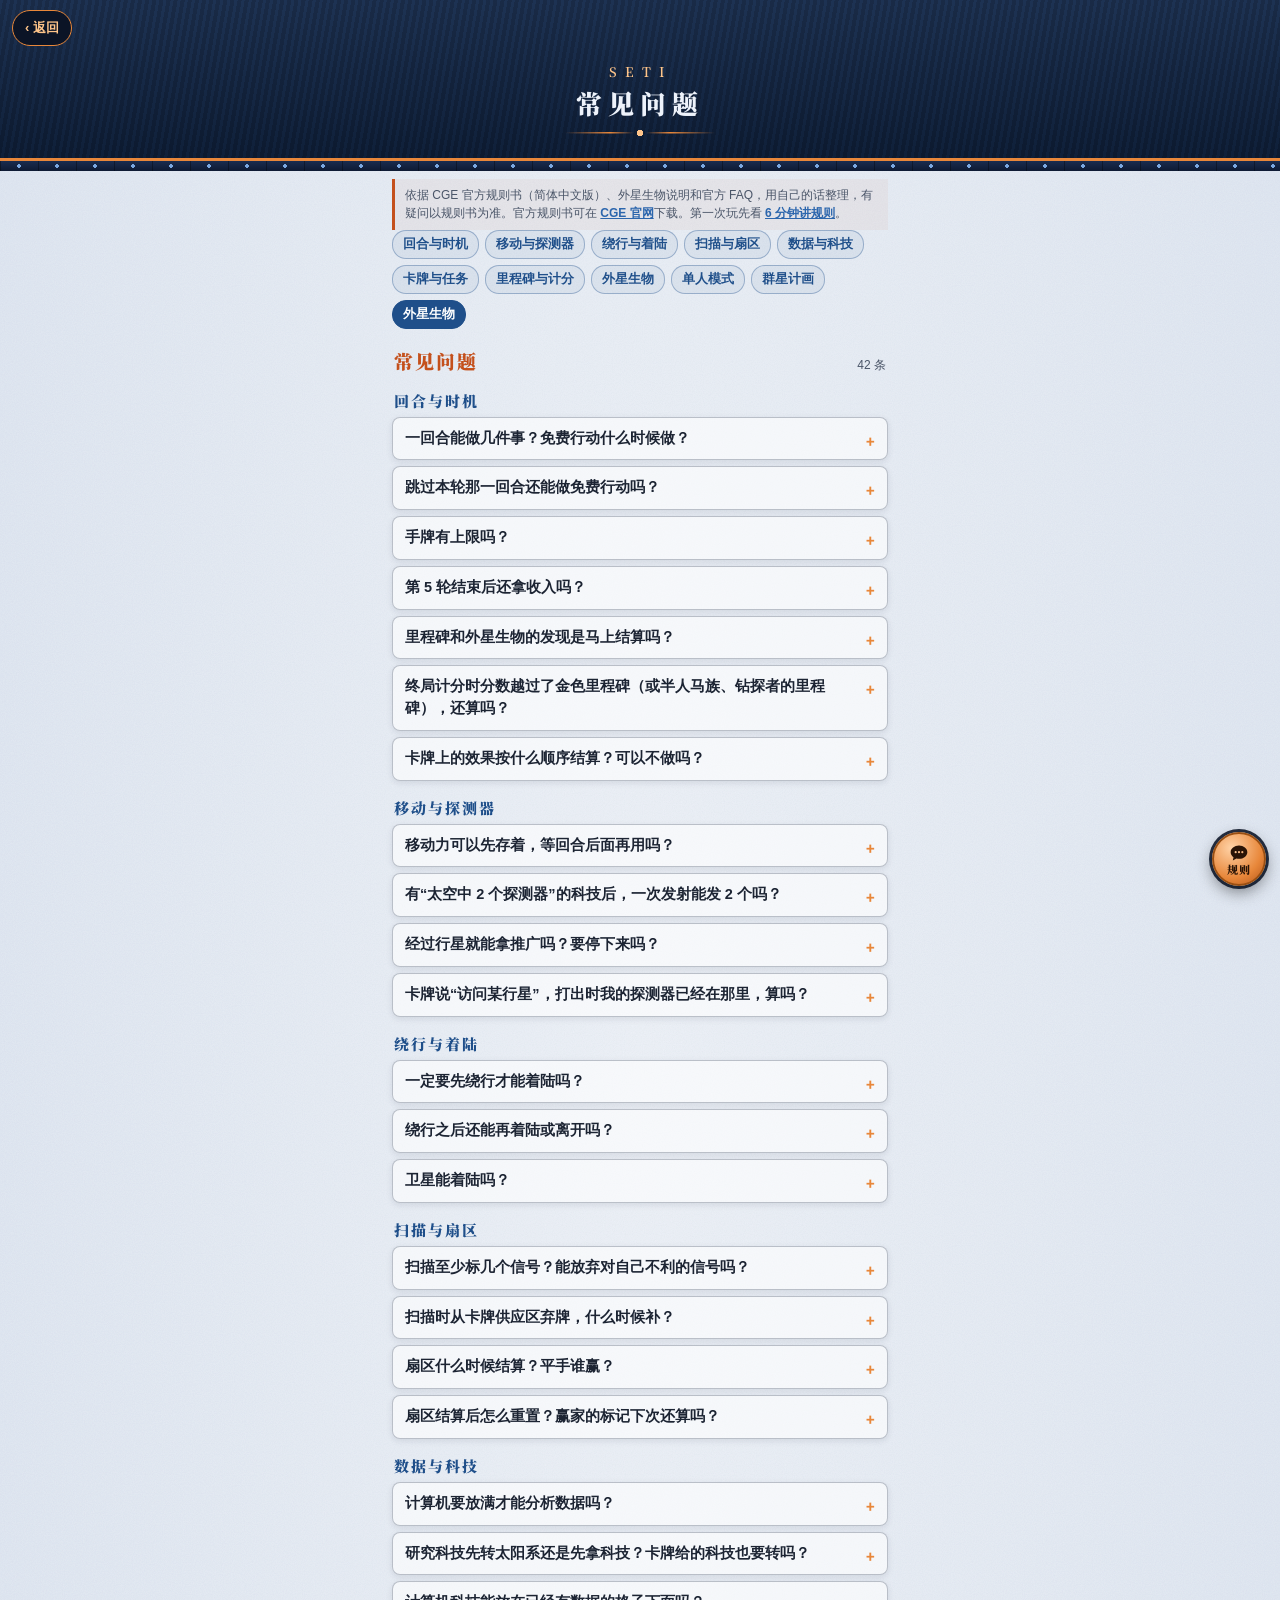
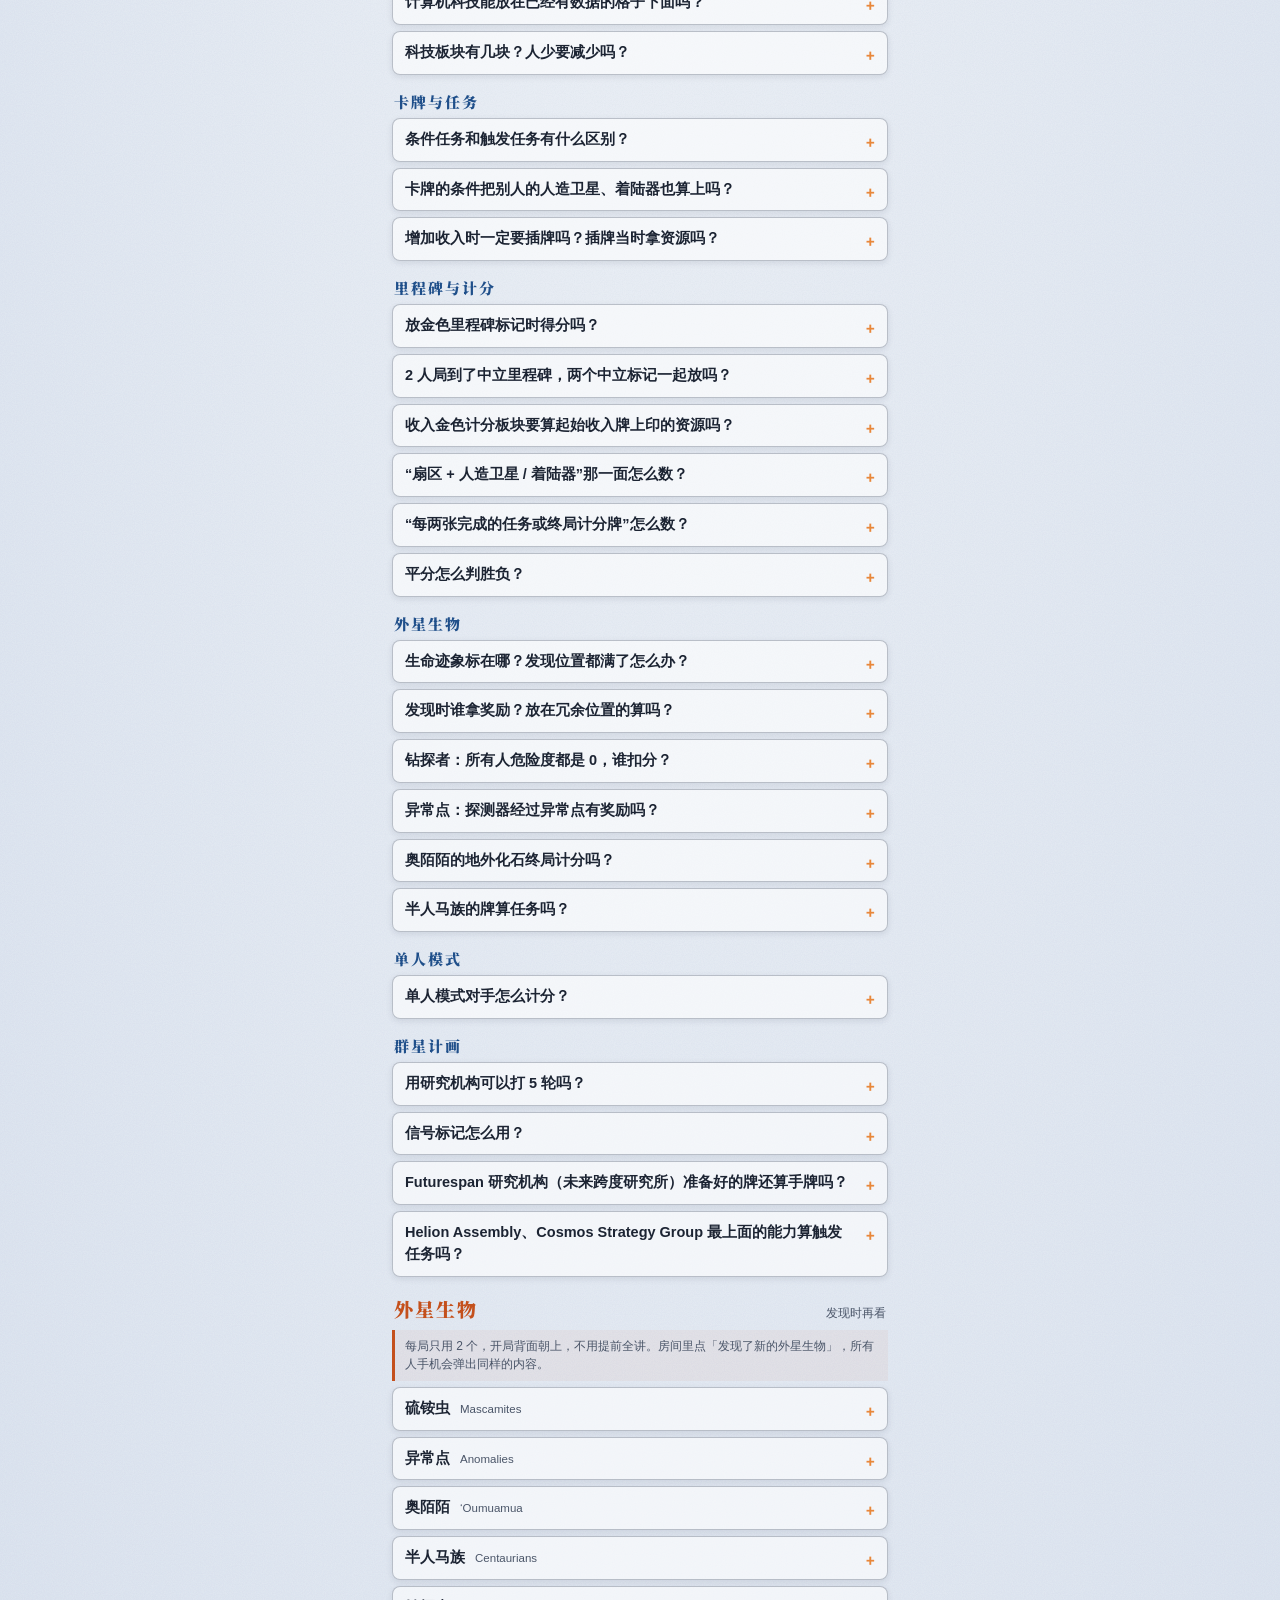
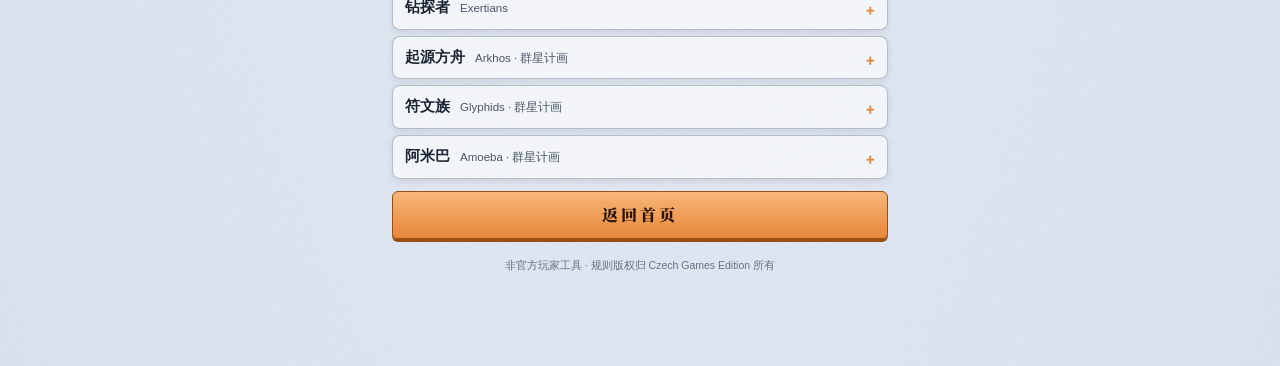
==== commit 6d483899: "规则助手：联网没找到时不提“摘要”、不标编号；常见问题补两条研究机构裁定（群星计画规则书第 8 页） Co-Authored-By: Claude Opus 5.5 <noreply@anthropi" ====
--- a/public/guide.html
+++ b/public/guide.html
@@ -20,8 +20,8 @@
 <div class="wrap guide">
 <p class="note">依据 CGE 官方规则书（简体中文版）、外星生物说明和官方 FAQ，用自己的话整理，有疑问以规则书为准。官方规则书可在 <a href="https://czechgames.com/en/seti/" target="_blank" rel="noopener">CGE 官网</a>下载。第一次玩先看 <a href="teach">6 分钟讲规则</a>。</p>
 <nav class="toc"><a href="#c0">回合与时机</a><a href="#c1">移动与探测器</a><a href="#c2">绕行与着陆</a><a href="#c3">扫描与扇区</a><a href="#c4">数据与科技</a><a href="#c5">卡牌与任务</a><a href="#c6">里程碑与计分</a><a href="#c7">外星生物</a><a href="#c8">单人模式</a><a href="#c9">群星计画</a><a class="fqa" href="#aliens">外星生物</a></nav>
-<h2 class="h" id="faq">常见问题<small>40 条</small></h2>
-<h3 class="fq-cat" id="c0">回合与时机</h3><details class="card fq"><summary>一回合能做几件事？免费行动什么时候做？</summary><p>每回合只做 1 个主要行动。免费行动次数不限，可以在主要行动之前、之后，甚至中途做，但只能在自己的回合做，不能在别人回合或回合之间做，也不能打断另一个免费行动。 <a href="https://filemanager.czechgames.com/storage/files/seti-search-for-extraterrestrial-intelligence/rules/SE%20rulebook%20ZH-S%2006.pdf" target="_blank" rel="noopener">来源：规则书第 7、28 页</a></p></details><details class="card fq"><summary>跳过本轮那一回合还能做免费行动吗？</summary><p>能。跳过本身是主要行动，所以先做免费行动，再执行跳过的步骤：弃到 4 张手牌、（第一个跳过的）转太阳系、选一轮结束牌。执行这些步骤时不能再做免费行动。 <a href="https://filemanager.czechgames.com/storage/files/seti-search-for-extraterrestrial-intelligence/rules/SE%20rulebook%20ZH-S%2006.pdf" target="_blank" rel="noopener">来源：规则书第 19 页</a></p></details><details class="card fq"><summary>手牌有上限吗？</summary><p>轮中没有上限，只在跳过时弃到 4 张。钻探者牌不算手牌。 <a href="https://filemanager.czechgames.com/storage/files/seti-search-for-extraterrestrial-intelligence/rules/SE%20rulebook%20ZH-S%2006.pdf" target="_blank" rel="noopener">来源：规则书第 19 页</a></p></details><details class="card fq"><summary>第 5 轮结束后还拿收入吗？</summary><p>不拿。收入在两轮之间拿，第 5 轮之后直接终局计分。但第 5 轮第一个跳过的人仍然要转太阳系。 <a href="https://filemanager.czechgames.com/storage/files/seti-search-for-extraterrestrial-intelligence/rules/SE%20rulebook%20ZH-S%2006.pdf" target="_blank" rel="noopener">来源：规则书第 19 页</a></p></details><details class="card fq"><summary>里程碑和外星生物的发现是马上结算吗？</summary><p>不是。都在当前玩家这个回合结束后结算（做完所有免费行动之后）。同一回合多人到达里程碑，从刚结束回合的玩家起顺时针结算，中立里程碑最后；有发现的话先结算里程碑再发现。 <a href="https://filemanager.czechgames.com/storage/files/seti-search-for-extraterrestrial-intelligence/rules/SE%20rulebook%20ZH-S%2006.pdf" target="_blank" rel="noopener">来源：规则书第 18、20 页</a></p></details><details class="card fq"><summary>终局计分时分数越过了金色里程碑（或半人马族、钻探者的里程碑），还算吗？</summary><p>不算。游戏已经结束，终局计分时越过的里程碑一律不触发。 <a href="https://boardgamegeek.com/thread/3392878" target="_blank" rel="noopener">来源：CGE 官方 FAQ</a></p></details><details class="card fq"><summary>卡牌上的效果按什么顺序结算？可以不做吗？</summary><p>从左到右、从上到下结算，执行不了的跳过、其余照做。可以不做的只有：移动（走不走）、增加收入（插不插）和任务奖励。转太阳系、标信号、拿科技、拿资源、得分、标生命迹象、卡牌要求的主要行动和里程碑都不能跳过。 <a href="https://boardgamegeek.com/thread/3392878" target="_blank" rel="noopener">来源：CGE 官方 FAQ</a></p></details><h3 class="fq-cat" id="c1">移动与探测器</h3><details class="card fq"><summary>移动力可以先存着，等回合后面再用吗？</summary><p>不行。CGE 在 2025 年 12 月正式裁定：拿到的移动力要马上用，用不完作废。唯一例外是离开小行星要 2 点时，可以马上花能量或弃牌补足第 2 点。很多早期教学视频讲错了。 <a href="https://boardgamegeek.com/thread/3621540" target="_blank" rel="noopener">来源：CGE 在 BGG 的裁定</a></p></details><details class="card fq"><summary>有“太空中 2 个探测器”的科技后，一次发射能发 2 个吗？</summary><p>不能。一次发射行动只放 1 个探测器，这个科技只是把上限提高到 2 个。已经在地球格上的探测器也算在太空中。 <a href="https://boardgamegeek.com/thread/3392878" target="_blank" rel="noopener">来源：CGE 官方 FAQ</a></p></details><details class="card fq"><summary>经过行星就能拿推广吗？要停下来吗？</summary><p>进入那一格就拿，不用停。同一回合重复进入同一格，每次都拿。太阳系公转把探测器推进有推广图标的格也拿，即使不是你的回合。 <a href="https://filemanager.czechgames.com/storage/files/seti-search-for-extraterrestrial-intelligence/rules/SE%20rulebook%20ZH-S%2006.pdf" target="_blank" rel="noopener">来源：规则书第 9、28 页</a></p></details><details class="card fq"><summary>卡牌说“访问某行星”，打出时我的探测器已经在那里，算吗？</summary><p>不算。“访问”要在打出卡牌之后把探测器移进那一格。人造卫星和着陆器也不算探测器。 <a href="https://boardgamegeek.com/thread/3392878" target="_blank" rel="noopener">来源：CGE 官方 FAQ</a></p></details><h3 class="fq-cat" id="c2">绕行与着陆</h3><details class="card fq"><summary>一定要先绕行才能着陆吗？</summary><p>不用。探测器在行星格里就可以直接着陆，花 3 能量。这颗行星已经有任何人的人造卫星时只花 2 能量，着陆卫星也享受这个折扣。 <a href="https://filemanager.czechgames.com/storage/files/seti-search-for-extraterrestrial-intelligence/rules/SE%20rulebook%20ZH-S%2006.pdf" target="_blank" rel="noopener">来源：规则书第 11 页</a></p></details><details class="card fq"><summary>绕行之后还能再着陆或离开吗？</summary><p>不能。人造卫星留在轨道上不再移动，也不能变成着陆器或回到太阳系。 <a href="https://boardgamegeek.com/thread/3392878" target="_blank" rel="noopener">来源：CGE 官方 FAQ</a></p></details><details class="card fq"><summary>卫星能着陆吗？</summary><p>默认不能，要有橙色探测器科技（能着陆卫星）或卡牌效果。费用和着陆行星一样，每个卫星只能有 1 个着陆器。 <a href="https://filemanager.czechgames.com/storage/files/seti-search-for-extraterrestrial-intelligence/rules/SE%20rulebook%20ZH-S%2006.pdf" target="_blank" rel="noopener">来源：规则书第 11、17 页</a></p></details><h3 class="fq-cat" id="c3">扫描与扇区</h3><details class="card fq"><summary>扫描至少标几个信号？能放弃对自己不利的信号吗？</summary><p>至少 2 个：地球所在扇区 1 个，从卡牌供应区弃 1 张牌、在它颜色相符的扇区 1 个。标信号是强制的，哪怕会帮对手完成扇区。数据凹槽满了还能继续标，多出的不给数据但算进争夺。 <a href="https://filemanager.czechgames.com/storage/files/seti-search-for-extraterrestrial-intelligence/rules/SE%20rulebook%20ZH-S%2006.pdf" target="_blank" rel="noopener">来源：规则书第 12–13 页</a></p></details><details class="card fq"><summary>扫描时从卡牌供应区弃牌，什么时候补？</summary><p>整个扫描行动结束后再补。平时从供应区拿牌（包括花 3 推广买牌）则马上补。 <a href="https://boardgamegeek.com/thread/3392878" target="_blank" rel="noopener">来源：CGE 官方 FAQ</a></p></details><details class="card fq"><summary>扇区什么时候结算？平手谁赢？</summary><p>拿走最后一个数据就完成，在这个主要行动结束时结算（不是回合结束）。标记最多的赢，平手时后放标记的人赢。每个在这个扇区有标记的人都得 1 推广。 <a href="https://filemanager.czechgames.com/storage/files/seti-search-for-extraterrestrial-intelligence/rules/SE%20rulebook%20ZH-S%2006.pdf" target="_blank" rel="noopener">来源：规则书第 13 页</a></p></details><details class="card fq"><summary>扇区结算后怎么重置？赢家的标记下次还算吗？</summary><p>第二名留 1 个标记在第 1 格，其余标记退回，重新放满数据，之后可以再争。只有一个人的标记时没有第二名。赢家放在恒星旁的标记只表示赢过，下次争夺不算。 <a href="https://filemanager.czechgames.com/storage/files/seti-search-for-extraterrestrial-intelligence/rules/SE%20rulebook%20ZH-S%2006.pdf" target="_blank" rel="noopener">来源：规则书第 13、28 页</a></p></details><h3 class="fq-cat" id="c4">数据与科技</h3><details class="card fq"><summary>计算机要放满才能分析数据吗？</summary><p>上排 6 格都放满才能分析，计算机科技带来的下排格不要求放满。分析后清空计算机所有数据，数据池里的不动。数据池最多 6 个。 <a href="https://filemanager.czechgames.com/storage/files/seti-search-for-extraterrestrial-intelligence/rules/SE%20rulebook%20ZH-S%2006.pdf" target="_blank" rel="noopener">来源：规则书第 14 页</a></p></details><details class="card fq"><summary>研究科技先转太阳系还是先拿科技？卡牌给的科技也要转吗？</summary><p>先转再拿。卡牌给科技也要转；牌上同时画着公转和科技也只转一次。这种颜色你已经拿满拿不到科技时，仍然要转。 <a href="https://filemanager.czechgames.com/storage/files/seti-search-for-extraterrestrial-intelligence/rules/SE%20rulebook%20ZH-S%2006.pdf" target="_blank" rel="noopener">来源：规则书第 16 页</a></p></details><details class="card fq"><summary>计算机科技能放在已经有数据的格子下面吗？</summary><p>能放，压在数据下面，但这不算放数据，拿不到那格的 2 分。只能放进空的计算机科技槽，不能盖住已有的科技。 <a href="https://boardgamegeek.com/thread/3392878" target="_blank" rel="noopener">来源：CGE 官方 FAQ</a></p></details><details class="card fq"><summary>科技板块有几块？人少要减少吗？</summary><p>12 种科技每种 4 块，不论人数都全放，每叠顶上一块 2 分板块。科技版图上缺角的方向印错了，以板块奖励面朝上为准。 <a href="https://filemanager.czechgames.com/storage/files/seti-search-for-extraterrestrial-intelligence/rules/SE%20rulebook%20ZH-S%2006.pdf" target="_blank" rel="noopener">来源：规则书第 5 页</a></p></details><h3 class="fq-cat" id="c5">卡牌与任务</h3><details class="card fq"><summary>条件任务和触发任务有什么区别？</summary><p>条件任务看状态：满足条件时作为免费行动完成，打出时就满足的也可以，但要先结算完这张牌的主效果。触发任务只认打出之后发生的事，一次触发只能盖一个圆圈，可以在别人回合触发，全部盖满才算完成。 <a href="https://filemanager.czechgames.com/storage/files/seti-search-for-extraterrestrial-intelligence/rules/SE%20rulebook%20ZH-S%2006.pdf" target="_blank" rel="noopener">来源：规则书第 15 页</a></p></details><details class="card fq"><summary>卡牌的条件把别人的人造卫星、着陆器也算上吗？</summary><p>不算，卡牌条件只看你自己的东西，除非卡上写明。终局计分牌也一样。 <a href="https://boardgamegeek.com/thread/3392878" target="_blank" rel="noopener">来源：CGE 官方 FAQ</a></p></details><details class="card fq"><summary>增加收入时一定要插牌吗？插牌当时拿资源吗？</summary><p>插不插可以选。插的时候立即拿这张牌右下角的资源，从下一轮起每轮收入也多这一份。 <a href="https://filemanager.czechgames.com/storage/files/seti-search-for-extraterrestrial-intelligence/rules/SE%20rulebook%20ZH-S%2006.pdf" target="_blank" rel="noopener">来源：规则书第 6 页</a></p></details><h3 class="fq-cat" id="c6">里程碑与计分</h3><details class="card fq"><summary>放金色里程碑标记时得分吗？</summary><p>不得分。到 25、50、70 分的回合结束时选一块还没标过的金色计分板块放标记，终局才按“组数 × 标记所在格的分数”计分。 <a href="https://filemanager.czechgames.com/storage/files/seti-search-for-extraterrestrial-intelligence/rules/SE%20rulebook%20ZH-S%2006.pdf" target="_blank" rel="noopener">来源：规则书第 18、21 页</a></p></details><details class="card fq"><summary>2 人局到了中立里程碑，两个中立标记一起放吗？</summary><p>不。每次有人达到或越过时只移 1 个，放进最左边空着的发现位置（先填左边种族下的）。4 人局没有中立里程碑。 <a href="https://boardgamegeek.com/thread/3392878" target="_blank" rel="noopener">来源：CGE 官方 FAQ</a></p></details><details class="card fq"><summary>收入金色计分板块要算起始收入牌上印的资源吗？</summary><p>不算。只数插在起始收入牌下面的牌。外星生物给的推广、数据等特殊收入也不算。 <a href="https://filemanager.czechgames.com/storage/files/seti-search-for-extraterrestrial-intelligence/rules/SE%20rulebook%20ZH-S%2006.pdf" target="_blank" rel="noopener">来源：规则书第 21 页</a></p></details><details class="card fq"><summary>“扇区 + 人造卫星 / 着陆器”那一面怎么数？</summary><p>赢得扇区的次数（同一扇区赢多次每次都算）和人造卫星加着陆器总数（含卫星上的），取小的那个就是组数。两者不需要在同一个扇区。 <a href="https://boardgamegeek.com/thread/3392878" target="_blank" rel="noopener">来源：CGE 官方 FAQ</a></p></details><details class="card fq"><summary>“每两张完成的任务或终局计分牌”怎么数？</summary><p>已完成的任务和打出的终局计分牌加起来除以 2，向下取整。0 分的终局计分牌也算；半人马族、钻探者的牌不算任务。 <a href="https://boardgamegeek.com/thread/3392878" target="_blank" rel="noopener">来源：CGE 官方 FAQ</a></p></details><details class="card fq"><summary>平分怎么判胜负？</summary><p>不判，最高分平手就共享胜利。规则书开玩笑说“卡尔·萨根的头号粉丝获胜”，紧接着说是开玩笑的。 <a href="https://filemanager.czechgames.com/storage/files/seti-search-for-extraterrestrial-intelligence/rules/SE%20rulebook%20ZH-S%2006.pdf" target="_blank" rel="noopener">来源：规则书第 21 页</a></p></details><h3 class="fq-cat" id="c7">外星生物</h3><details class="card fq"><summary>生命迹象标在哪？发现位置都满了怎么办？</summary><p>在两个外星生物下方对应颜色的发现位置放标记，每个 5 分 + 1 推广。对应颜色都满了，放冗余位置得 3 分；即使还有空位也可以主动放冗余位置。种族被发现后，可以标在它版图上任何同色空位并拿奖励，不必从下往上。 <a href="https://filemanager.czechgames.com/storage/files/seti-search-for-extraterrestrial-intelligence/rules/SE%20rulebook%20ZH-S%2006.pdf" target="_blank" rel="noopener">来源：规则书第 20 页</a></p></details><details class="card fq"><summary>发现时谁拿奖励？放在冗余位置的算吗？</summary><p>只有在 3 个发现位置放过标记的玩家拿发现奖励，冗余位置不算。但统计“某种族的生命迹象”时，发现位置和冗余位置都算。 <a href="https://boardgamegeek.com/thread/3392878" target="_blank" rel="noopener">来源：CGE 官方 FAQ</a></p></details><details class="card fq"><summary>钻探者：所有人危险度都是 0，谁扣分？</summary><p>谁都不扣。危险度最高的人才扣总分的十分之一（向下取整），最高是 0 时没人扣。平手的都扣，这一步在所有其他计分之后。 <a href="https://boardgamegeek.com/thread/3441681" target="_blank" rel="noopener">来源：CGE 在 BGG 的裁定</a></p></details><details class="card fq"><summary>异常点：探测器经过异常点有奖励吗？</summary><p>没有。异常点只在每次太阳系公转后、地球和它在同一扇区时结算，奖励给异常点版图上那一列标得最高的玩家。 <a href="https://filemanager.czechgames.com/storage/files/seti-search-for-extraterrestrial-intelligence/other-downloads/alien-species/SE%20aliens%20ZH-S%2005.pdf" target="_blank" rel="noopener">来源：外星生物说明第 4 页</a></p></details><details class="card fq"><summary>奥陌陌的地外化石终局计分吗？</summary><p>不计分，也不能兑换资源，只用来支付奥陌陌版图上部分位置的费用。 <a href="https://boardgamegeek.com/thread/3392878" target="_blank" rel="noopener">来源：CGE 官方 FAQ</a></p></details><details class="card fq"><summary>半人马族的牌算任务吗？</summary><p>不算。半人马族牌用能量付费，打出时在你分数 +15 处放标记，分数到了再结算绿色部分。 <a href="https://filemanager.czechgames.com/storage/files/seti-search-for-extraterrestrial-intelligence/other-downloads/alien-species/SE%20aliens%20ZH-S%2005.pdf" target="_blank" rel="noopener">来源：外星生物说明第 8 页</a></p></details><h3 class="fq-cat" id="c8">单人模式</h3><details class="card fq"><summary>单人模式对手怎么计分？</summary><p>对手的分数条照常走，不计金色计分板块（只占第一格）。第 5 轮结束时每个没完成的目标对手得 5 分。你的分数比对手高就赢。 <a href="https://filemanager.czechgames.com/storage/files/seti-search-for-extraterrestrial-intelligence/rules/SE%20rulebook%20ZH-S%2006.pdf" target="_blank" rel="noopener">来源：规则书第 26 页</a></p></details><h3 class="fq-cat" id="c9">群星计画</h3><details class="card fq"><summary>用研究机构可以打 5 轮吗？</summary><p>官方不建议。研究机构按 4 轮（第 2–5 轮）平衡，打 5 轮会明显变长。只用快速起始牌不用研究机构打 4 轮会偏弱；真要这样玩，用基础的起始收入牌代替研究机构。 <a href="https://filemanager.czechgames.com/storage/files/seti-space-agencies/rules/SE2%20rulebook%20ZH-S%2002.pdf" target="_blank" rel="noopener">来源：《群星计画》规则书第 8 页</a></p></details><details class="card fq"><summary>信号标记怎么用？</summary><p>在扫描行动中，每弃 1 个信号标记，可以多从卡牌供应区弃 1 张牌，在颜色相符的扇区标 1 个信号。供应区要等扫描结束才补，所以一次扫描最多用 2 个。只有扫描行动能用，单纯标信号的效果不行。 <a href="https://filemanager.czechgames.com/storage/files/seti-space-agencies/rules/SE2%20rulebook%20ZH-S%2002.pdf" target="_blank" rel="noopener">来源：《群星计画》规则书第 8 页</a></p></details>
+<h2 class="h" id="faq">常见问题<small>42 条</small></h2>
+<h3 class="fq-cat" id="c0">回合与时机</h3><details class="card fq"><summary>一回合能做几件事？免费行动什么时候做？</summary><p>每回合只做 1 个主要行动。免费行动次数不限，可以在主要行动之前、之后，甚至中途做，但只能在自己的回合做，不能在别人回合或回合之间做，也不能打断另一个免费行动。 <a href="https://filemanager.czechgames.com/storage/files/seti-search-for-extraterrestrial-intelligence/rules/SE%20rulebook%20ZH-S%2006.pdf" target="_blank" rel="noopener">来源：规则书第 7、28 页</a></p></details><details class="card fq"><summary>跳过本轮那一回合还能做免费行动吗？</summary><p>能。跳过本身是主要行动，所以先做免费行动，再执行跳过的步骤：弃到 4 张手牌、（第一个跳过的）转太阳系、选一轮结束牌。执行这些步骤时不能再做免费行动。 <a href="https://filemanager.czechgames.com/storage/files/seti-search-for-extraterrestrial-intelligence/rules/SE%20rulebook%20ZH-S%2006.pdf" target="_blank" rel="noopener">来源：规则书第 19 页</a></p></details><details class="card fq"><summary>手牌有上限吗？</summary><p>轮中没有上限，只在跳过时弃到 4 张。钻探者牌不算手牌。 <a href="https://filemanager.czechgames.com/storage/files/seti-search-for-extraterrestrial-intelligence/rules/SE%20rulebook%20ZH-S%2006.pdf" target="_blank" rel="noopener">来源：规则书第 19 页</a></p></details><details class="card fq"><summary>第 5 轮结束后还拿收入吗？</summary><p>不拿。收入在两轮之间拿，第 5 轮之后直接终局计分。但第 5 轮第一个跳过的人仍然要转太阳系。 <a href="https://filemanager.czechgames.com/storage/files/seti-search-for-extraterrestrial-intelligence/rules/SE%20rulebook%20ZH-S%2006.pdf" target="_blank" rel="noopener">来源：规则书第 19 页</a></p></details><details class="card fq"><summary>里程碑和外星生物的发现是马上结算吗？</summary><p>不是。都在当前玩家这个回合结束后结算（做完所有免费行动之后）。同一回合多人到达里程碑，从刚结束回合的玩家起顺时针结算，中立里程碑最后；有发现的话先结算里程碑再发现。 <a href="https://filemanager.czechgames.com/storage/files/seti-search-for-extraterrestrial-intelligence/rules/SE%20rulebook%20ZH-S%2006.pdf" target="_blank" rel="noopener">来源：规则书第 18、20 页</a></p></details><details class="card fq"><summary>终局计分时分数越过了金色里程碑（或半人马族、钻探者的里程碑），还算吗？</summary><p>不算。游戏已经结束，终局计分时越过的里程碑一律不触发。 <a href="https://boardgamegeek.com/thread/3392878" target="_blank" rel="noopener">来源：CGE 官方 FAQ</a></p></details><details class="card fq"><summary>卡牌上的效果按什么顺序结算？可以不做吗？</summary><p>从左到右、从上到下结算，执行不了的跳过、其余照做。可以不做的只有：移动（走不走）、增加收入（插不插）和任务奖励。转太阳系、标信号、拿科技、拿资源、得分、标生命迹象、卡牌要求的主要行动和里程碑都不能跳过。 <a href="https://boardgamegeek.com/thread/3392878" target="_blank" rel="noopener">来源：CGE 官方 FAQ</a></p></details><h3 class="fq-cat" id="c1">移动与探测器</h3><details class="card fq"><summary>移动力可以先存着，等回合后面再用吗？</summary><p>不行。CGE 在 2025 年 12 月正式裁定：拿到的移动力要马上用，用不完作废。唯一例外是离开小行星要 2 点时，可以马上花能量或弃牌补足第 2 点。很多早期教学视频讲错了。 <a href="https://boardgamegeek.com/thread/3621540" target="_blank" rel="noopener">来源：CGE 在 BGG 的裁定</a></p></details><details class="card fq"><summary>有“太空中 2 个探测器”的科技后，一次发射能发 2 个吗？</summary><p>不能。一次发射行动只放 1 个探测器，这个科技只是把上限提高到 2 个。已经在地球格上的探测器也算在太空中。 <a href="https://boardgamegeek.com/thread/3392878" target="_blank" rel="noopener">来源：CGE 官方 FAQ</a></p></details><details class="card fq"><summary>经过行星就能拿推广吗？要停下来吗？</summary><p>进入那一格就拿，不用停。同一回合重复进入同一格，每次都拿。太阳系公转把探测器推进有推广图标的格也拿，即使不是你的回合。 <a href="https://filemanager.czechgames.com/storage/files/seti-search-for-extraterrestrial-intelligence/rules/SE%20rulebook%20ZH-S%2006.pdf" target="_blank" rel="noopener">来源：规则书第 9、28 页</a></p></details><details class="card fq"><summary>卡牌说“访问某行星”，打出时我的探测器已经在那里，算吗？</summary><p>不算。“访问”要在打出卡牌之后把探测器移进那一格。人造卫星和着陆器也不算探测器。 <a href="https://boardgamegeek.com/thread/3392878" target="_blank" rel="noopener">来源：CGE 官方 FAQ</a></p></details><h3 class="fq-cat" id="c2">绕行与着陆</h3><details class="card fq"><summary>一定要先绕行才能着陆吗？</summary><p>不用。探测器在行星格里就可以直接着陆，花 3 能量。这颗行星已经有任何人的人造卫星时只花 2 能量，着陆卫星也享受这个折扣。 <a href="https://filemanager.czechgames.com/storage/files/seti-search-for-extraterrestrial-intelligence/rules/SE%20rulebook%20ZH-S%2006.pdf" target="_blank" rel="noopener">来源：规则书第 11 页</a></p></details><details class="card fq"><summary>绕行之后还能再着陆或离开吗？</summary><p>不能。人造卫星留在轨道上不再移动，也不能变成着陆器或回到太阳系。 <a href="https://boardgamegeek.com/thread/3392878" target="_blank" rel="noopener">来源：CGE 官方 FAQ</a></p></details><details class="card fq"><summary>卫星能着陆吗？</summary><p>默认不能，要有橙色探测器科技（能着陆卫星）或卡牌效果。费用和着陆行星一样，每个卫星只能有 1 个着陆器。 <a href="https://filemanager.czechgames.com/storage/files/seti-search-for-extraterrestrial-intelligence/rules/SE%20rulebook%20ZH-S%2006.pdf" target="_blank" rel="noopener">来源：规则书第 11、17 页</a></p></details><h3 class="fq-cat" id="c3">扫描与扇区</h3><details class="card fq"><summary>扫描至少标几个信号？能放弃对自己不利的信号吗？</summary><p>至少 2 个：地球所在扇区 1 个，从卡牌供应区弃 1 张牌、在它颜色相符的扇区 1 个。标信号是强制的，哪怕会帮对手完成扇区。数据凹槽满了还能继续标，多出的不给数据但算进争夺。 <a href="https://filemanager.czechgames.com/storage/files/seti-search-for-extraterrestrial-intelligence/rules/SE%20rulebook%20ZH-S%2006.pdf" target="_blank" rel="noopener">来源：规则书第 12–13 页</a></p></details><details class="card fq"><summary>扫描时从卡牌供应区弃牌，什么时候补？</summary><p>整个扫描行动结束后再补。平时从供应区拿牌（包括花 3 推广买牌）则马上补。 <a href="https://boardgamegeek.com/thread/3392878" target="_blank" rel="noopener">来源：CGE 官方 FAQ</a></p></details><details class="card fq"><summary>扇区什么时候结算？平手谁赢？</summary><p>拿走最后一个数据就完成，在这个主要行动结束时结算（不是回合结束）。标记最多的赢，平手时后放标记的人赢。每个在这个扇区有标记的人都得 1 推广。 <a href="https://filemanager.czechgames.com/storage/files/seti-search-for-extraterrestrial-intelligence/rules/SE%20rulebook%20ZH-S%2006.pdf" target="_blank" rel="noopener">来源：规则书第 13 页</a></p></details><details class="card fq"><summary>扇区结算后怎么重置？赢家的标记下次还算吗？</summary><p>第二名留 1 个标记在第 1 格，其余标记退回，重新放满数据，之后可以再争。只有一个人的标记时没有第二名。赢家放在恒星旁的标记只表示赢过，下次争夺不算。 <a href="https://filemanager.czechgames.com/storage/files/seti-search-for-extraterrestrial-intelligence/rules/SE%20rulebook%20ZH-S%2006.pdf" target="_blank" rel="noopener">来源：规则书第 13、28 页</a></p></details><h3 class="fq-cat" id="c4">数据与科技</h3><details class="card fq"><summary>计算机要放满才能分析数据吗？</summary><p>上排 6 格都放满才能分析，计算机科技带来的下排格不要求放满。分析后清空计算机所有数据，数据池里的不动。数据池最多 6 个。 <a href="https://filemanager.czechgames.com/storage/files/seti-search-for-extraterrestrial-intelligence/rules/SE%20rulebook%20ZH-S%2006.pdf" target="_blank" rel="noopener">来源：规则书第 14 页</a></p></details><details class="card fq"><summary>研究科技先转太阳系还是先拿科技？卡牌给的科技也要转吗？</summary><p>先转再拿。卡牌给科技也要转；牌上同时画着公转和科技也只转一次。这种颜色你已经拿满拿不到科技时，仍然要转。 <a href="https://filemanager.czechgames.com/storage/files/seti-search-for-extraterrestrial-intelligence/rules/SE%20rulebook%20ZH-S%2006.pdf" target="_blank" rel="noopener">来源：规则书第 16 页</a></p></details><details class="card fq"><summary>计算机科技能放在已经有数据的格子下面吗？</summary><p>能放，压在数据下面，但这不算放数据，拿不到那格的 2 分。只能放进空的计算机科技槽，不能盖住已有的科技。 <a href="https://boardgamegeek.com/thread/3392878" target="_blank" rel="noopener">来源：CGE 官方 FAQ</a></p></details><details class="card fq"><summary>科技板块有几块？人少要减少吗？</summary><p>12 种科技每种 4 块，不论人数都全放，每叠顶上一块 2 分板块。科技版图上缺角的方向印错了，以板块奖励面朝上为准。 <a href="https://filemanager.czechgames.com/storage/files/seti-search-for-extraterrestrial-intelligence/rules/SE%20rulebook%20ZH-S%2006.pdf" target="_blank" rel="noopener">来源：规则书第 5 页</a></p></details><h3 class="fq-cat" id="c5">卡牌与任务</h3><details class="card fq"><summary>条件任务和触发任务有什么区别？</summary><p>条件任务看状态：满足条件时作为免费行动完成，打出时就满足的也可以，但要先结算完这张牌的主效果。触发任务只认打出之后发生的事，一次触发只能盖一个圆圈，可以在别人回合触发，全部盖满才算完成。 <a href="https://filemanager.czechgames.com/storage/files/seti-search-for-extraterrestrial-intelligence/rules/SE%20rulebook%20ZH-S%2006.pdf" target="_blank" rel="noopener">来源：规则书第 15 页</a></p></details><details class="card fq"><summary>卡牌的条件把别人的人造卫星、着陆器也算上吗？</summary><p>不算，卡牌条件只看你自己的东西，除非卡上写明。终局计分牌也一样。 <a href="https://boardgamegeek.com/thread/3392878" target="_blank" rel="noopener">来源：CGE 官方 FAQ</a></p></details><details class="card fq"><summary>增加收入时一定要插牌吗？插牌当时拿资源吗？</summary><p>插不插可以选。插的时候立即拿这张牌右下角的资源，从下一轮起每轮收入也多这一份。 <a href="https://filemanager.czechgames.com/storage/files/seti-search-for-extraterrestrial-intelligence/rules/SE%20rulebook%20ZH-S%2006.pdf" target="_blank" rel="noopener">来源：规则书第 6 页</a></p></details><h3 class="fq-cat" id="c6">里程碑与计分</h3><details class="card fq"><summary>放金色里程碑标记时得分吗？</summary><p>不得分。到 25、50、70 分的回合结束时选一块还没标过的金色计分板块放标记，终局才按“组数 × 标记所在格的分数”计分。 <a href="https://filemanager.czechgames.com/storage/files/seti-search-for-extraterrestrial-intelligence/rules/SE%20rulebook%20ZH-S%2006.pdf" target="_blank" rel="noopener">来源：规则书第 18、21 页</a></p></details><details class="card fq"><summary>2 人局到了中立里程碑，两个中立标记一起放吗？</summary><p>不。每次有人达到或越过时只移 1 个，放进最左边空着的发现位置（先填左边种族下的）。4 人局没有中立里程碑。 <a href="https://boardgamegeek.com/thread/3392878" target="_blank" rel="noopener">来源：CGE 官方 FAQ</a></p></details><details class="card fq"><summary>收入金色计分板块要算起始收入牌上印的资源吗？</summary><p>不算。只数插在起始收入牌下面的牌。外星生物给的推广、数据等特殊收入也不算。 <a href="https://filemanager.czechgames.com/storage/files/seti-search-for-extraterrestrial-intelligence/rules/SE%20rulebook%20ZH-S%2006.pdf" target="_blank" rel="noopener">来源：规则书第 21 页</a></p></details><details class="card fq"><summary>“扇区 + 人造卫星 / 着陆器”那一面怎么数？</summary><p>赢得扇区的次数（同一扇区赢多次每次都算）和人造卫星加着陆器总数（含卫星上的），取小的那个就是组数。两者不需要在同一个扇区。 <a href="https://boardgamegeek.com/thread/3392878" target="_blank" rel="noopener">来源：CGE 官方 FAQ</a></p></details><details class="card fq"><summary>“每两张完成的任务或终局计分牌”怎么数？</summary><p>已完成的任务和打出的终局计分牌加起来除以 2，向下取整。0 分的终局计分牌也算；半人马族、钻探者的牌不算任务。 <a href="https://boardgamegeek.com/thread/3392878" target="_blank" rel="noopener">来源：CGE 官方 FAQ</a></p></details><details class="card fq"><summary>平分怎么判胜负？</summary><p>不判，最高分平手就共享胜利。规则书开玩笑说“卡尔·萨根的头号粉丝获胜”，紧接着说是开玩笑的。 <a href="https://filemanager.czechgames.com/storage/files/seti-search-for-extraterrestrial-intelligence/rules/SE%20rulebook%20ZH-S%2006.pdf" target="_blank" rel="noopener">来源：规则书第 21 页</a></p></details><h3 class="fq-cat" id="c7">外星生物</h3><details class="card fq"><summary>生命迹象标在哪？发现位置都满了怎么办？</summary><p>在两个外星生物下方对应颜色的发现位置放标记，每个 5 分 + 1 推广。对应颜色都满了，放冗余位置得 3 分；即使还有空位也可以主动放冗余位置。种族被发现后，可以标在它版图上任何同色空位并拿奖励，不必从下往上。 <a href="https://filemanager.czechgames.com/storage/files/seti-search-for-extraterrestrial-intelligence/rules/SE%20rulebook%20ZH-S%2006.pdf" target="_blank" rel="noopener">来源：规则书第 20 页</a></p></details><details class="card fq"><summary>发现时谁拿奖励？放在冗余位置的算吗？</summary><p>只有在 3 个发现位置放过标记的玩家拿发现奖励，冗余位置不算。但统计“某种族的生命迹象”时，发现位置和冗余位置都算。 <a href="https://boardgamegeek.com/thread/3392878" target="_blank" rel="noopener">来源：CGE 官方 FAQ</a></p></details><details class="card fq"><summary>钻探者：所有人危险度都是 0，谁扣分？</summary><p>谁都不扣。危险度最高的人才扣总分的十分之一（向下取整），最高是 0 时没人扣。平手的都扣，这一步在所有其他计分之后。 <a href="https://boardgamegeek.com/thread/3441681" target="_blank" rel="noopener">来源：CGE 在 BGG 的裁定</a></p></details><details class="card fq"><summary>异常点：探测器经过异常点有奖励吗？</summary><p>没有。异常点只在每次太阳系公转后、地球和它在同一扇区时结算，奖励给异常点版图上那一列标得最高的玩家。 <a href="https://filemanager.czechgames.com/storage/files/seti-search-for-extraterrestrial-intelligence/other-downloads/alien-species/SE%20aliens%20ZH-S%2005.pdf" target="_blank" rel="noopener">来源：外星生物说明第 4 页</a></p></details><details class="card fq"><summary>奥陌陌的地外化石终局计分吗？</summary><p>不计分，也不能兑换资源，只用来支付奥陌陌版图上部分位置的费用。 <a href="https://boardgamegeek.com/thread/3392878" target="_blank" rel="noopener">来源：CGE 官方 FAQ</a></p></details><details class="card fq"><summary>半人马族的牌算任务吗？</summary><p>不算。半人马族牌用能量付费，打出时在你分数 +15 处放标记，分数到了再结算绿色部分。 <a href="https://filemanager.czechgames.com/storage/files/seti-search-for-extraterrestrial-intelligence/other-downloads/alien-species/SE%20aliens%20ZH-S%2005.pdf" target="_blank" rel="noopener">来源：外星生物说明第 8 页</a></p></details><h3 class="fq-cat" id="c8">单人模式</h3><details class="card fq"><summary>单人模式对手怎么计分？</summary><p>对手的分数条照常走，不计金色计分板块（只占第一格）。第 5 轮结束时每个没完成的目标对手得 5 分。你的分数比对手高就赢。 <a href="https://filemanager.czechgames.com/storage/files/seti-search-for-extraterrestrial-intelligence/rules/SE%20rulebook%20ZH-S%2006.pdf" target="_blank" rel="noopener">来源：规则书第 26 页</a></p></details><h3 class="fq-cat" id="c9">群星计画</h3><details class="card fq"><summary>用研究机构可以打 5 轮吗？</summary><p>官方不建议。研究机构按 4 轮（第 2–5 轮）平衡，打 5 轮会明显变长。只用快速起始牌不用研究机构打 4 轮会偏弱；真要这样玩，用基础的起始收入牌代替研究机构。 <a href="https://filemanager.czechgames.com/storage/files/seti-space-agencies/rules/SE2%20rulebook%20ZH-S%2002.pdf" target="_blank" rel="noopener">来源：《群星计画》规则书第 8 页</a></p></details><details class="card fq"><summary>信号标记怎么用？</summary><p>在扫描行动中，每弃 1 个信号标记，可以多从卡牌供应区弃 1 张牌，在颜色相符的扇区标 1 个信号。供应区要等扫描结束才补，所以一次扫描最多用 2 个。只有扫描行动能用，单纯标信号的效果不行。 <a href="https://filemanager.czechgames.com/storage/files/seti-space-agencies/rules/SE2%20rulebook%20ZH-S%2002.pdf" target="_blank" rel="noopener">来源：《群星计画》规则书第 8 页</a></p></details><details class="card fq"><summary>Futurespan 研究机构（未来跨度研究所）准备好的牌还算手牌吗？</summary><p>不算。同一时间只能有 1 张准备好的牌；它不再算在手牌里，除了在标记到达时免费打出，不能用作其他用途。这个研究机构“每轮一次”的能力，只有标记在分数条上时才能用。 <a href="https://filemanager.czechgames.com/storage/files/seti-space-agencies/rules/SE2%20rulebook%20ZH-S%2002.pdf" target="_blank" rel="noopener">来源：《群星计画》规则书第 8 页</a></p></details><details class="card fq"><summary>Helion Assembly、Cosmos Strategy Group 最上面的能力算触发任务吗？</summary><p>不算，只是长得像。同一次触发同时满足触发任务和这类能力时，两边都可以标。 <a href="https://filemanager.czechgames.com/storage/files/seti-space-agencies/rules/SE2%20rulebook%20ZH-S%2002.pdf" target="_blank" rel="noopener">来源：《群星计画》规则书第 8 页</a></p></details>
 <h2 class="h" id="aliens">外星生物<small>发现时再看</small></h2>
 <p class="note">每局只用 2 个，开局背面朝上，不用提前全讲。房间里点「发现了新的外星生物」，所有人手机会弹出同样的内容。</p>
 <div id="species"></div>
--- a/public/style.css
+++ b/public/style.css
@@ -127,7 +127,7 @@
 .legend b{color:var(--ink)}
 
 /* sheets */
-.mask{position:fixed;inset:0;background:rgba(6,16,10,.55);z-index:20}
+.mask{position:fixed;inset:0;background:rgba(5,11,24,.55);z-index:20}
 .sheet{position:fixed;left:0;right:0;bottom:0;z-index:21;max-width:520px;margin:0 auto;padding:12px 14px calc(env(safe-area-inset-bottom) + 14px);
   background:var(--parch);border-top:3px solid var(--brass);border-radius:14px 14px 0 0;box-shadow:0 -8px 30px rgba(0,0,0,.4)}
 .sheet h3{font:900 16px var(--serif);color:var(--red);letter-spacing:1px}
@@ -179,7 +179,7 @@
 .sv-top a,.sv-top button{padding:5px 12px;border:1px solid rgba(255,255,255,.4);border-radius:5px;background:none;color:#fff;font:600 13px var(--sans);text-decoration:none}
 .tb{display:flex;align-items:center;gap:6px;margin-top:6px;font-size:12px;color:var(--ink2)}
 footer{margin-top:18px;text-align:center;font-size:10.5px;line-height:1.6;color:var(--ink2);opacity:.8}
-.toast{position:fixed;left:50%;bottom:calc(env(safe-area-inset-bottom) + 24px);transform:translateX(-50%);z-index:30;padding:8px 16px;border-radius:20px;background:rgba(9,24,16,.9);color:#fff;font-size:13px}
+.toast{position:fixed;left:50%;bottom:calc(env(safe-area-inset-bottom) + 24px);transform:translateX(-50%);z-index:30;padding:8px 16px;border-radius:20px;background:rgba(5,11,24,.9);color:#fff;font-size:13px}
 
 /* short phones (e.g. iPhone SE): tighten the in-game screen so the settle button stays on screen */
 @media (max-height: 700px){
@@ -300,7 +300,7 @@
 .csug button{display:flex;align-items:center;gap:9px;padding:9px 10px;border:1px solid rgba(232,135,58,.55);border-radius:9px;background:#f7faff;text-align:left;font:600 13.5px var(--sans);color:var(--ink);box-shadow:0 1px 0 rgba(154,79,18,.22)}
 .csug button:before{content:"问";flex:none;width:20px;height:20px;display:grid;place-items:center;border-radius:50%;background:var(--navy);color:#fff;font:700 11px var(--sans)}
 .csug button:after{content:"›";margin-left:auto;font:600 18px/1 var(--sans);color:var(--brass)}
-.csug button:active{background:#f3e7cc}
+.csug button:active{background:#e7edf6}
 .cr{display:flex;align-items:flex-end;gap:7px}
 .cr.u{justify-content:flex-end}
 .cm{max-width:82%;padding:9px 12px;border-radius:12px;font:14px/1.65 var(--sans);word-break:break-word}
@@ -421,7 +421,7 @@
 .phb .steps{margin-left:-28px}
 .ph.cur .phh small{color:var(--red)}
 .slot.out .por{opacity:.45;filter:grayscale(.6)}
-.slot.out .m{background:#5c6b62;color:#e9efe9}
+.slot.out .m{background:#5c6b62;color:#e8eef7}
 .passes button span{white-space:nowrap}
 .tbh.df{margin-top:10px;padding:6px 0 2px;border-top:1px dashed rgba(60,72,95,.3)}
 .tbh.df b{font:900 14px var(--serif);color:var(--red);letter-spacing:1px}
@@ -477,7 +477,7 @@
 /* 3-minute teach page (teach.html): a script to read aloud, terms that open a note, one-tap questions to the rules assistant */
 .teach .tlead{margin:14px 2px 8px;font:500 14px/1.7 var(--sans);color:var(--ink2)}
 .teach .tlead b{color:var(--navy);text-decoration:underline dotted;text-underline-offset:3px}
-.tnav{position:sticky;top:0;z-index:5;display:flex;gap:6px;overflow-x:auto;margin:0 -12px;padding:8px 12px;background:rgba(240,231,207,.94);backdrop-filter:blur(6px);-webkit-backdrop-filter:blur(6px);scrollbar-width:none}
+.tnav{position:sticky;top:0;z-index:5;display:flex;gap:6px;overflow-x:auto;margin:0 -12px;padding:8px 12px;background:rgba(238,242,248,.94);backdrop-filter:blur(6px);-webkit-backdrop-filter:blur(6px);scrollbar-width:none}
 .tnav::-webkit-scrollbar{display:none}
 .tnav a{flex:none;display:inline-flex;align-items:center;gap:5px;padding:5px 11px;border-radius:14px;border:1px solid rgba(31,79,138,.35);background:rgba(31,79,138,.06);color:var(--navy);font:600 13px var(--sans);text-decoration:none}
 .tnav a i{font:600 12px var(--num);font-style:normal;color:var(--brass)}
@@ -522,7 +522,7 @@
 .tsbox p{margin-top:10px;font:500 15px/1.7 var(--sans);color:var(--ink)}
 .tsbox p em{display:block;font:600 12px var(--sans);font-style:normal;color:var(--red);letter-spacing:1px}
 /* landing: entry to the teach page */
-.teachgo{display:flex;align-items:center;gap:12px;margin-top:12px;padding:12px 14px;text-decoration:none;color:var(--ink);border-color:rgba(196,80,28,.45);background:linear-gradient(180deg,#fff8e6,#f6e8c6)}
+.teachgo{display:flex;align-items:center;gap:12px;margin-top:12px;padding:12px 14px;text-decoration:none;color:var(--ink);border-color:rgba(196,80,28,.45);background:linear-gradient(180deg,#fff7ef,#fde6d2)}
 .teachgo .tg-i{flex:none;display:grid;place-items:center;width:42px;height:42px;border-radius:50%;background:var(--red);color:#fff3d6;font:900 19px var(--serif);box-shadow:inset 0 0 0 2px var(--brass2)}
 .teachgo b{display:block;font:900 16px var(--serif);letter-spacing:1px;color:var(--red)}
 .teachgo span{flex:1;font:500 12.5px/1.5 var(--sans);color:var(--ink2)}
